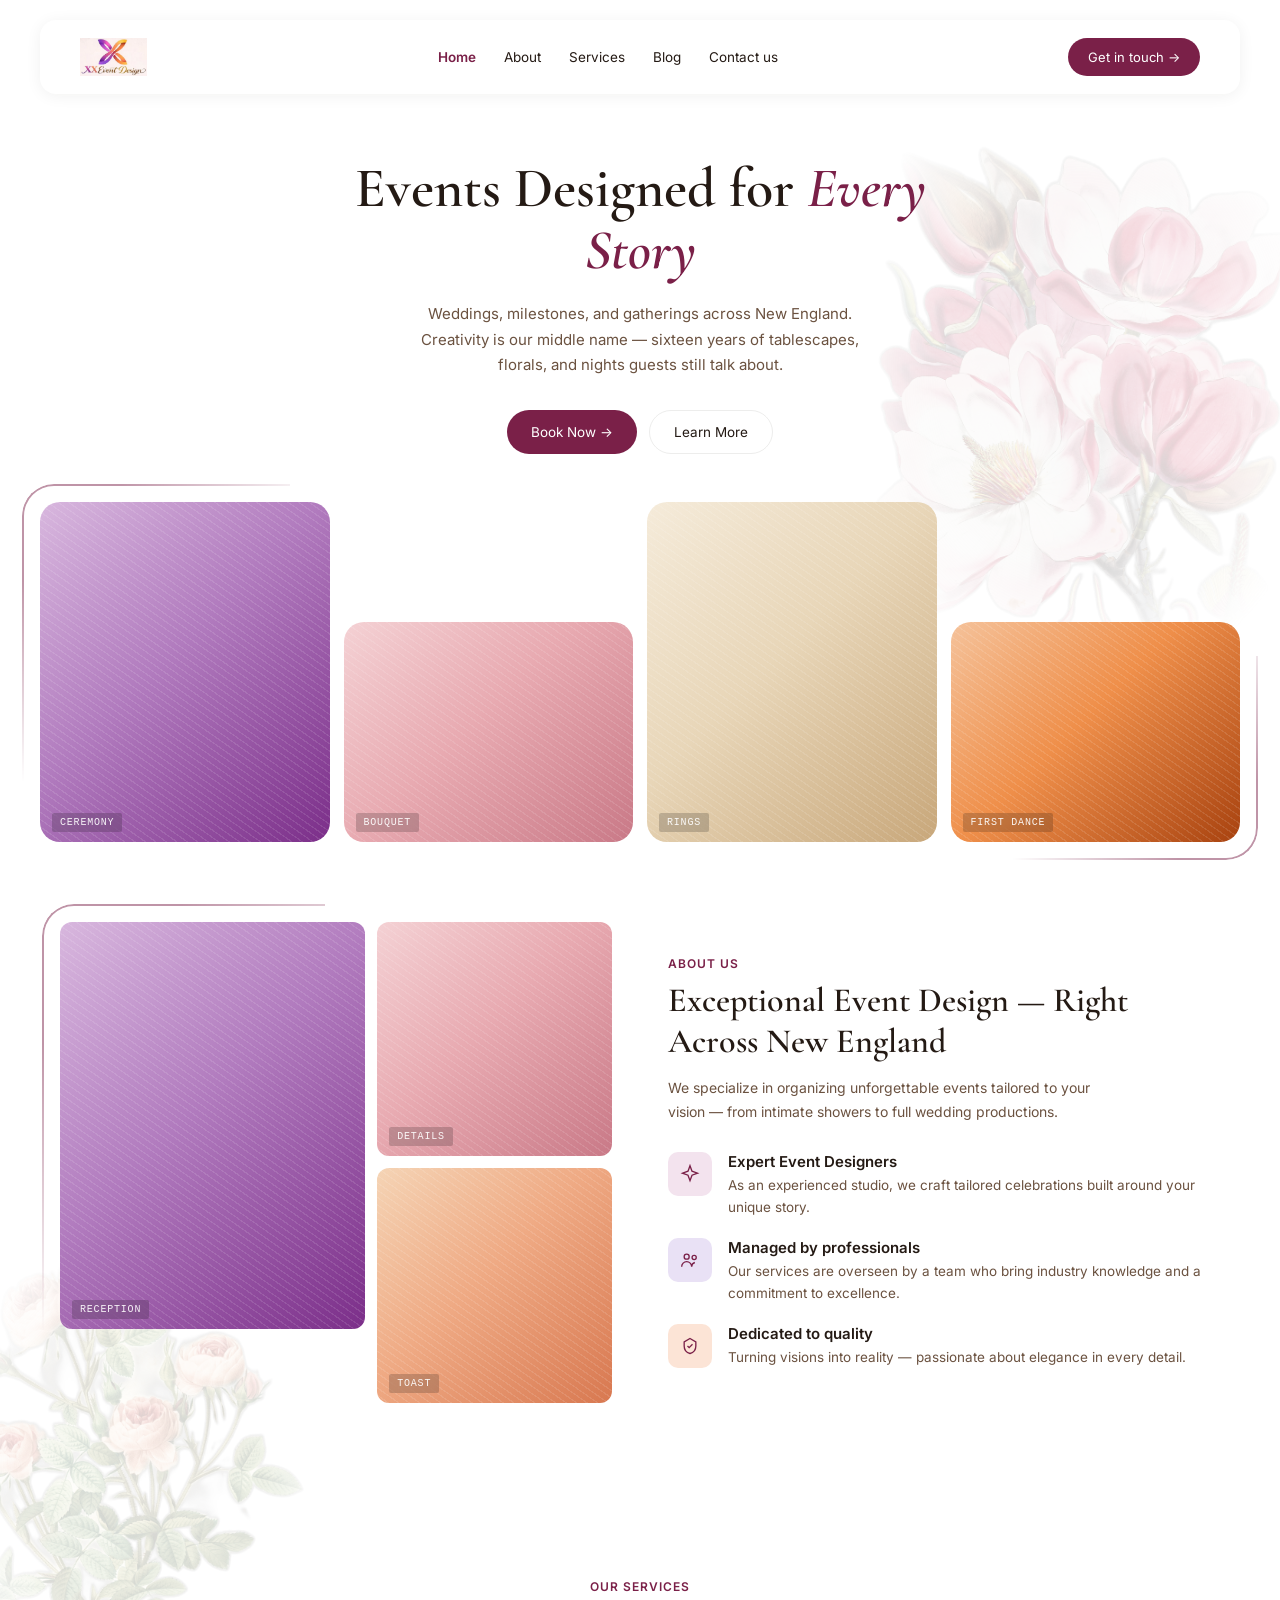
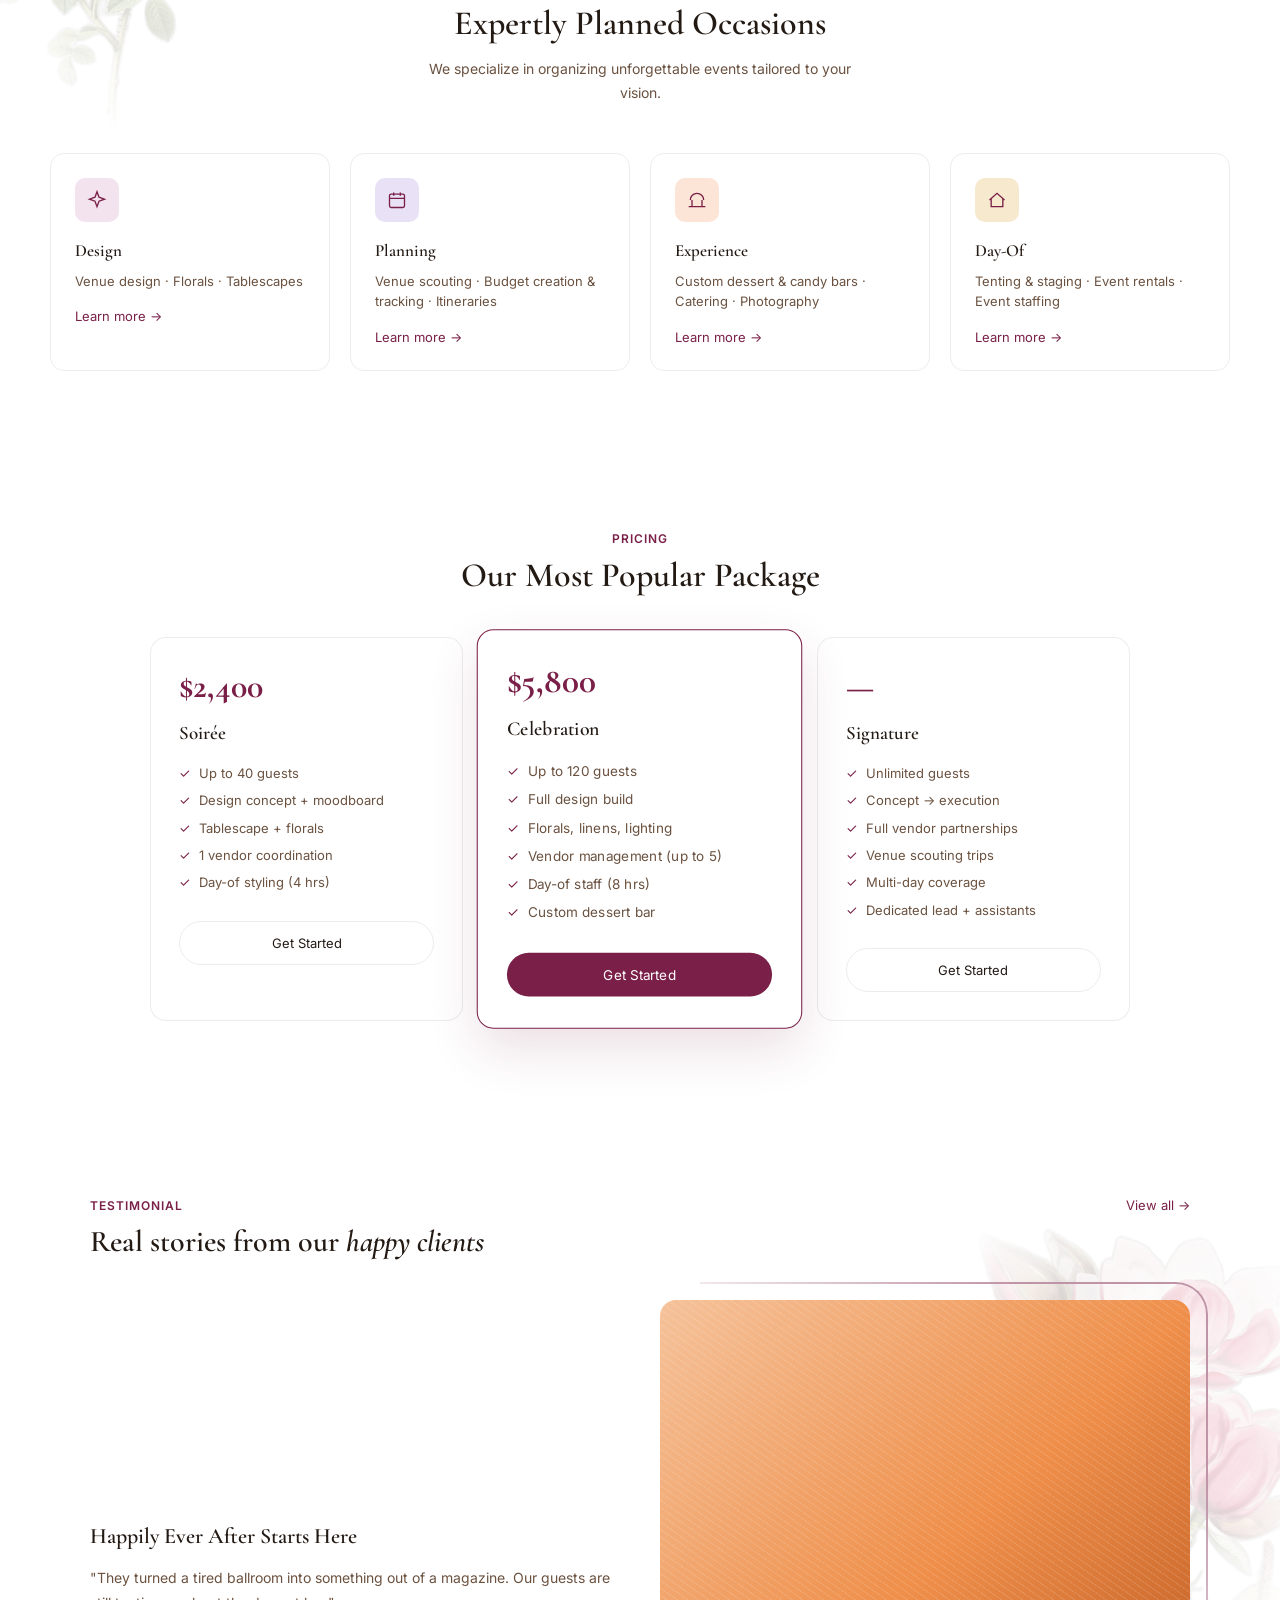
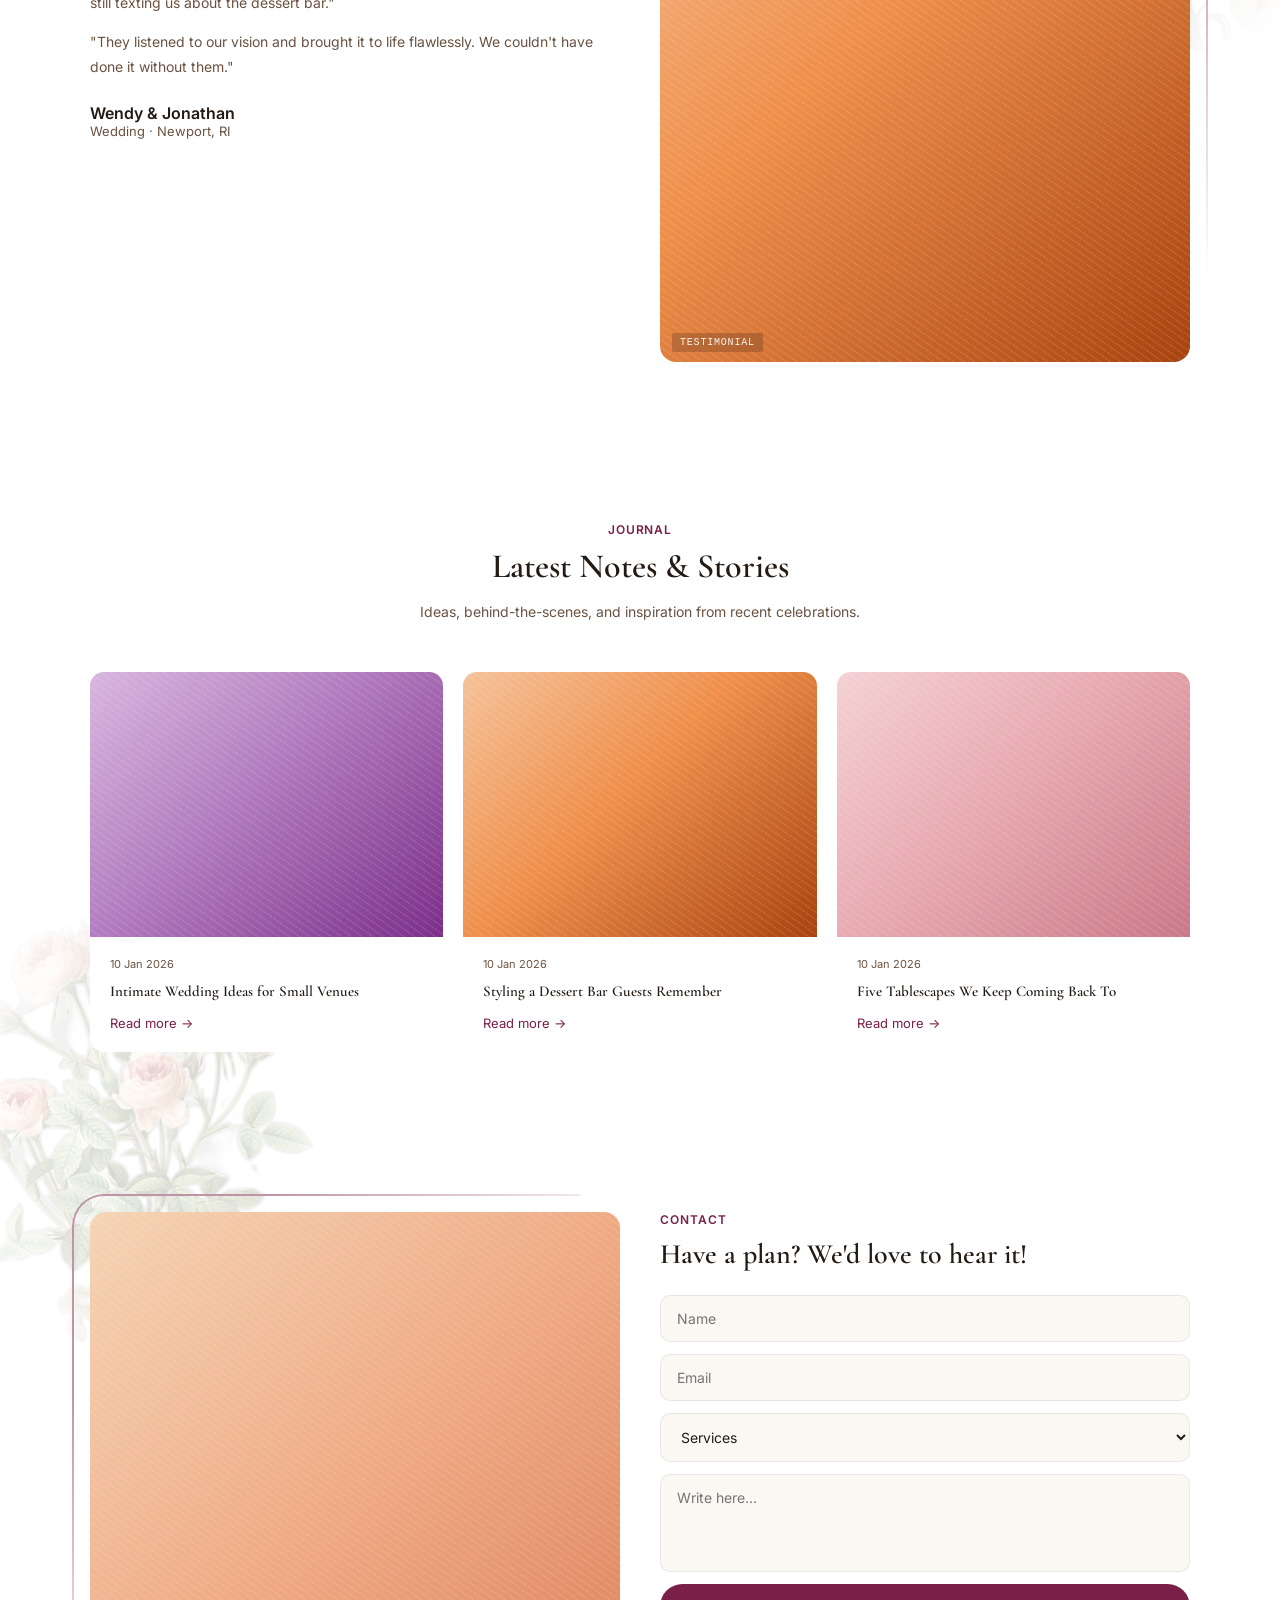
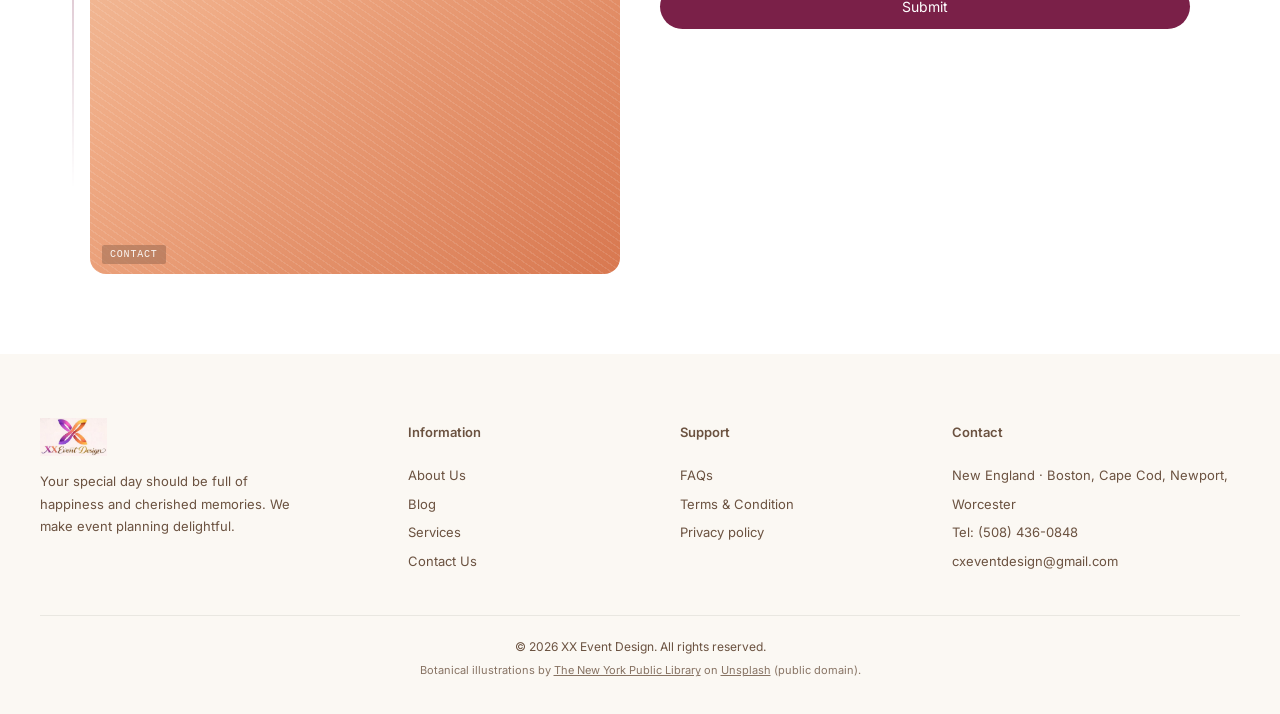
==== site/index.html @ f827c747 "images" ====
<!doctype html>
<html lang="en">
<head>
  <meta charset="utf-8" />
  <meta name="viewport" content="width=device-width, initial-scale=1" />
  <title>XX Event Design — Events Designed for Every Story</title>
  <meta name="description" content="Weddings, milestones, and gatherings across New England. Sixteen years of tablescapes, florals, and nights guests still talk about." />
  <link rel="stylesheet" href="css/style.css" />
</head>
<body>

  <span id="top"></span>

  <!-- Page-wide floral decor (behind all content) -->
  <div class="page-decor" aria-hidden="true">
    <img class="floral f1" src="assets/magnolia.png" alt="" />
    <img class="floral f2" src="assets/roses.png" alt="" />
    <img class="floral f3" src="assets/magnolia.png" alt="" />
    <img class="floral f4" src="assets/roses.png" alt="" />
  </div>

  <nav class="nav">
    <a class="nav-logo" href="index.html"><img src="assets/logo.jpg" alt="XX Event Design" /></a>
    <ul class="nav-links">
      <li><a href="#top" class="active">Home</a></li>
      <li><a href="#about">About</a></li>
      <li><a href="#services">Services</a></li>
      <li><a href="#blog">Blog</a></li>
      <li><a href="#contact">Contact us</a></li>
    </ul>
    <a class="nav-cta" href="#contact">Get in touch →</a>
    <button class="nav-toggle" id="navToggle" aria-label="Toggle menu" aria-expanded="false">
      <span></span><span></span><span></span>
    </button>
    <div class="nav-mobile-menu" id="navMobileMenu">
      <a href="#top">Home</a>
      <a href="#about">About</a>
      <a href="#services">Services</a>
      <a href="#blog">Blog</a>
      <a href="#contact">Contact us</a>
    </div>
  </nav>

  <main>
    <!-- Hero -->
    <section class="hero">
      <h1>Events Designed for <em>Every Story</em></h1>
      <p>Weddings, milestones, and gatherings across New England. Creativity is our middle name —
        sixteen years of tablescapes, florals, and nights guests still talk about.</p>
      <div class="hero-actions">
        <a href="#contact" class="btn btn-primary">Book Now →</a>
        <a href="#about" class="btn">Learn More</a>
      </div>
    </section>

    <!-- Photo strip -->
    <section class="photo-strip">
      <div class="photo-strip-grid">
        <div class="strip-item frame frame-tl">
          <div class="photo hue-plum"><span class="photo-label">Ceremony</span></div>
        </div>
        <div class="strip-item">
          <div class="photo hue-blush"><span class="photo-label">Bouquet</span></div>
        </div>
        <div class="strip-item">
          <div class="photo hue-cream"><span class="photo-label">Rings</span></div>
        </div>
        <div class="strip-item frame frame-br">
          <div class="photo hue-ember"><span class="photo-label">First dance</span></div>
        </div>
      </div>
    </section>

    <!-- About -->
    <section class="about" id="about">
      <div class="about-collage">
        <div class="about-collage-main frame frame-tl">
          <div class="photo hue-plum"><span class="photo-label">Reception</span></div>
        </div>
        <div class="about-collage-side">
          <div class="photo hue-blush"><span class="photo-label">Details</span></div>
          <div class="photo hue-warm"><span class="photo-label">Toast</span></div>
        </div>
      </div>
      <div class="about-copy">
        <div class="pill">About Us</div>
        <h2 class="section-title">Exceptional Event Design — Right Across New England</h2>
        <p>We specialize in organizing unforgettable events tailored to your vision — from
          intimate showers to full wedding productions.</p>
        <div class="about-points">
          <div class="about-point">
            <div class="badge-icon bg-0">
              <svg viewBox="0 0 24 24" fill="none" stroke="currentColor" stroke-width="1.6"><path d="M12 2l2.4 6.6L21 11l-6.6 2.4L12 20l-2.4-6.6L3 11l6.6-2.4L12 2z"/></svg>
            </div>
            <div>
              <div class="about-point-title">Expert Event Designers</div>
              <div class="about-point-body">As an experienced studio, we craft tailored celebrations built around your unique story.</div>
            </div>
          </div>
          <div class="about-point">
            <div class="badge-icon bg-1">
              <svg viewBox="0 0 24 24" fill="none" stroke="currentColor" stroke-width="1.6"><circle cx="8" cy="8" r="3"/><circle cx="17" cy="9" r="2.5"/><path d="M2 20c0-3.3 2.7-6 6-6s6 2.7 6 6M14 20c0-2.4 1.6-4.4 3.8-5"/></svg>
            </div>
            <div>
              <div class="about-point-title">Managed by professionals</div>
              <div class="about-point-body">Our services are overseen by a team who bring industry knowledge and a commitment to excellence.</div>
            </div>
          </div>
          <div class="about-point">
            <div class="badge-icon bg-2">
              <svg viewBox="0 0 24 24" fill="none" stroke="currentColor" stroke-width="1.6"><path d="M12 3l7 4v5c0 5-3 8-7 9-4-1-7-4-7-9V7l7-4z"/><path d="M9 12l2 2 4-4"/></svg>
            </div>
            <div>
              <div class="about-point-title">Dedicated to quality</div>
              <div class="about-point-body">Turning visions into reality — passionate about elegance in every detail.</div>
            </div>
          </div>
        </div>
      </div>
    </section>

    <!-- Services -->
    <section class="services" id="services">
      <div class="pill">Our Services</div>
      <h2 class="section-title">Expertly Planned Occasions</h2>
      <p class="section-lead">We specialize in organizing unforgettable events tailored to your vision.</p>
      <div class="services-grid">
        <div class="service-card">
          <div class="badge-icon bg-0">
            <svg viewBox="0 0 24 24" fill="none" stroke="currentColor" stroke-width="1.6"><path d="M12 2l2.4 6.6L21 11l-6.6 2.4L12 20l-2.4-6.6L3 11l6.6-2.4L12 2z"/></svg>
          </div>
          <h3>Design</h3>
          <p>Venue design · Florals · Tablescapes</p>
          <a href="#contact" class="card-link">Learn more →</a>
        </div>
        <div class="service-card">
          <div class="badge-icon bg-1">
            <svg viewBox="0 0 24 24" fill="none" stroke="currentColor" stroke-width="1.6"><rect x="3" y="5" width="18" height="16" rx="2"/><path d="M3 10h18M8 3v4M16 3v4"/></svg>
          </div>
          <h3>Planning</h3>
          <p>Venue scouting · Budget creation &amp; tracking · Itineraries</p>
          <a href="#contact" class="card-link">Learn more →</a>
        </div>
        <div class="service-card">
          <div class="badge-icon bg-2">
            <svg viewBox="0 0 24 24" fill="none" stroke="currentColor" stroke-width="1.6"><path d="M4 12a8 8 0 0116 0M2 20h20M6 20V12M18 20V12"/></svg>
          </div>
          <h3>Experience</h3>
          <p>Custom dessert &amp; candy bars · Catering · Photography</p>
          <a href="#contact" class="card-link">Learn more →</a>
        </div>
        <div class="service-card">
          <div class="badge-icon bg-3">
            <svg viewBox="0 0 24 24" fill="none" stroke="currentColor" stroke-width="1.6"><path d="M3 12l9-8 9 8M5 10v10h14V10"/></svg>
          </div>
          <h3>Day-Of</h3>
          <p>Tenting &amp; staging · Event rentals · Event staffing</p>
          <a href="#contact" class="card-link">Learn more →</a>
        </div>
      </div>
    </section>

    <!-- Pricing -->
    <section class="pricing">
      <div class="pill">Pricing</div>
      <h2 class="section-title">Our Most Popular Package</h2>
      <div class="pricing-grid">
        <div class="price-card">
          <div class="price-amount">$2,400</div>
          <h3>Soirée</h3>
          <ul class="price-features">
            <li>Up to 40 guests</li>
            <li>Design concept + moodboard</li>
            <li>Tablescape + florals</li>
            <li>1 vendor coordination</li>
            <li>Day-of styling (4 hrs)</li>
          </ul>
          <button class="price-btn">Get Started</button>
        </div>
        <div class="price-card featured">
          <div class="price-amount">$5,800</div>
          <h3>Celebration</h3>
          <ul class="price-features">
            <li>Up to 120 guests</li>
            <li>Full design build</li>
            <li>Florals, linens, lighting</li>
            <li>Vendor management (up to 5)</li>
            <li>Day-of staff (8 hrs)</li>
            <li>Custom dessert bar</li>
          </ul>
          <button class="price-btn">Get Started</button>
        </div>
        <div class="price-card">
          <div class="price-amount">—</div>
          <h3>Signature</h3>
          <ul class="price-features">
            <li>Unlimited guests</li>
            <li>Concept → execution</li>
            <li>Full vendor partnerships</li>
            <li>Venue scouting trips</li>
            <li>Multi-day coverage</li>
            <li>Dedicated lead + assistants</li>
          </ul>
          <button class="price-btn">Get Started</button>
        </div>
      </div>
    </section>

    <!-- Testimonial -->
    <section class="testimonial" id="testimonial">
      <div class="testimonial-head">
        <div>
          <div class="pill">Testimonial</div>
          <h2>Real stories from our <em>happy clients</em></h2>
        </div>
        <a href="#contact" class="card-link">View all →</a>
      </div>
      <div class="testimonial-grid">
        <div>
          <h3>Happily Ever After Starts Here</h3>
          <p>"They turned a tired ballroom into something out of a magazine. Our guests are still
            texting us about the dessert bar."</p>
          <p>"They listened to our vision and brought it to life flawlessly. We couldn't have done
            it without them."</p>
          <div class="testimonial-who">Wendy &amp; Jonathan</div>
          <div class="testimonial-event">Wedding · Newport, RI</div>
        </div>
        <div class="testimonial-photo frame frame-tr">
          <div class="photo hue-ember"><span class="photo-label">Testimonial</span></div>
        </div>
      </div>
    </section>

    <!-- Blog -->
    <section class="blog" id="blog">
      <div class="pill">Journal</div>
      <h2 class="section-title">Latest Notes &amp; Stories</h2>
      <p class="section-lead">Ideas, behind-the-scenes, and inspiration from recent celebrations.</p>
      <div class="blog-grid">
        <div class="blog-card">
          <div class="photo hue-plum"></div>
          <div class="blog-card-body">
            <div class="blog-date">10 Jan 2026</div>
            <h3>Intimate Wedding Ideas for Small Venues</h3>
            <a href="#" class="card-link">Read more →</a>
          </div>
        </div>
        <div class="blog-card">
          <div class="photo hue-ember"></div>
          <div class="blog-card-body">
            <div class="blog-date">10 Jan 2026</div>
            <h3>Styling a Dessert Bar Guests Remember</h3>
            <a href="#" class="card-link">Read more →</a>
          </div>
        </div>
        <div class="blog-card">
          <div class="photo hue-blush"></div>
          <div class="blog-card-body">
            <div class="blog-date">10 Jan 2026</div>
            <h3>Five Tablescapes We Keep Coming Back To</h3>
            <a href="#" class="card-link">Read more →</a>
          </div>
        </div>
      </div>
    </section>

    <!-- Contact -->
    <section class="contact" id="contact">
      <div class="contact-photo frame frame-tl">
        <div class="photo hue-warm"><span class="photo-label">Contact</span></div>
      </div>
      <div>
        <div class="pill">Contact</div>
        <h2>Have a plan? We'd love to hear it!</h2>
        <div class="contact-success" id="formSuccess">Thanks — we got your message and will be in touch within 1–2 business days.</div>
        <form class="contact-form" id="contactForm" novalidate>
          <div>
            <input type="text" name="name" id="fieldName" placeholder="Name" />
            <div class="field-error" id="errorName" hidden>Please enter your name.</div>
          </div>
          <div>
            <input type="email" name="email" id="fieldEmail" placeholder="Email" />
            <div class="field-error" id="errorEmail" hidden>Please enter a valid email address.</div>
          </div>
          <div>
            <select name="services" id="fieldServices">
              <option value="">Services</option>
              <option value="design">Design</option>
              <option value="planning">Planning</option>
              <option value="experience">Experience</option>
              <option value="day-of">Day-Of</option>
            </select>
            <div class="field-error" id="errorServices" hidden>Please choose a service.</div>
          </div>
          <textarea name="message" id="fieldMessage" placeholder="Write here..." rows="4"></textarea>
          <button type="submit" class="contact-submit">Submit</button>
        </form>
      </div>
    </section>
  </main>

  <footer class="footer">
    <div class="footer-grid">
      <div class="footer-about">
        <img src="assets/logo.jpg" alt="XX Event Design" />
        <p>Your special day should be full of happiness and cherished memories. We make event
          planning delightful.</p>
      </div>
      <div class="footer-col">
        <div class="footer-col-title">Information</div>
        <div><a href="#about">About Us</a></div>
        <div><a href="#blog">Blog</a></div>
        <div><a href="#services">Services</a></div>
        <div><a href="#contact">Contact Us</a></div>
      </div>
      <div class="footer-col">
        <div class="footer-col-title">Support</div>
        <div><a href="#">FAQs</a></div>
        <div><a href="#">Terms &amp; Condition</a></div>
        <div><a href="#">Privacy policy</a></div>
      </div>
      <div class="footer-col">
        <div class="footer-col-title">Contact</div>
        <div>New England · Boston, Cape Cod, Newport, Worcester<br />Tel: (508) 436-0848<br />cxeventdesign@gmail.com</div>
      </div>
    </div>
    <div class="footer-bottom">
      © 2026 XX Event Design. All rights reserved.
      <br />
      <span class="footer-credit">Botanical illustrations by
        <a href="https://unsplash.com/@nypl" target="_blank" rel="noopener">The New York Public Library</a>
        on <a href="https://unsplash.com/" target="_blank" rel="noopener">Unsplash</a> (public domain).</span>
    </div>
  </footer>

  <script src="js/main.js"></script>
</body>
</html>
---- site/css/style.css ----
@import url('https://fonts.googleapis.com/css2?family=Cormorant+Garamond:ital,wght@0,500;0,600;0,700;1,500&family=Inter:wght@400;500;600&display=swap');

:root {
  --magenta: #C43D8E;
  --purple: #8E3FA6;
  --purple-dk: #6B2C82;
  --orange: #E8792E;
  --orange-dk: #C75A16;
  --gold: #D9A441;
  --gold-dk: #8B5E2E;
  --burgundy: #7A2048;
  --ink: #241A14;
  --ink-soft: #6B5240;
  --bg: #FFFFFF;
  --bg-tint: #FBF8F3;
  --rule: rgba(36, 26, 20, 0.08);
  --accent: var(--burgundy);
  --frame-accent: color-mix(in srgb, var(--burgundy) 48%, white);
  --serif: "Cormorant Garamond", "Playfair Display", Georgia, serif;
  --sans: "Inter", system-ui, sans-serif;
  --gradient: linear-gradient(115deg, #C43D8E 0%, #8E3FA6 32%, #E8792E 68%, #D9A441 100%);
}

* { box-sizing: border-box; }

html { scroll-behavior: smooth; background: var(--bg); }

body {
  margin: 0;
  position: relative;
  background: transparent;
  color: var(--ink);
  font-family: var(--sans);
  overflow-x: hidden;
  -webkit-font-smoothing: antialiased;
}

img { max-width: 100%; display: block; }

.container {
  max-width: 1240px;
  margin: 0 auto;
  padding: 0 40px;
}

@media (max-width: 820px) { .container { padding: 0 24px; } }
@media (max-width: 480px) { .container { padding: 0 16px; } }

/* ---------- Nav ---------- */
.nav {
  display: flex;
  align-items: center;
  justify-content: space-between;
  padding: 18px 40px;
  background: var(--bg);
  border-radius: 16px;
  margin: 20px 40px 0;
  box-shadow: 0 2px 16px rgba(36, 26, 20, 0.06);
  position: relative;
}

.nav-logo img { height: 38px; width: auto; object-fit: contain; }

.nav-links {
  display: flex;
  gap: 28px;
  font-size: 13.5px;
  list-style: none;
  margin: 0;
  padding: 0;
}

.nav-links a {
  color: var(--ink);
  text-decoration: none;
  cursor: pointer;
}

.nav-links a.active { color: var(--accent); font-weight: 600; }

.nav-cta {
  padding: 11px 20px;
  border-radius: 24px;
  background: var(--accent);
  color: var(--bg);
  border: none;
  font-size: 13px;
  cursor: pointer;
  font-family: var(--sans);
  text-decoration: none;
  display: inline-flex;
  align-items: center;
  gap: 6px;
}

.nav-cta:hover { box-shadow: 0 6px 18px rgba(122, 32, 72, 0.25); }

.nav-toggle {
  display: none;
  width: 40px;
  height: 40px;
  border: none;
  background: transparent;
  flex-direction: column;
  gap: 4px;
  align-items: center;
  justify-content: center;
  cursor: pointer;
}

.nav-toggle span { width: 18px; height: 1.5px; background: var(--ink); }

.nav-mobile-menu {
  display: none;
  position: absolute;
  top: 64px;
  left: 12px;
  right: 12px;
  background: var(--bg);
  border-radius: 12px;
  box-shadow: 0 8px 32px rgba(36, 26, 20, 0.15);
  padding: 16px;
  flex-direction: column;
  gap: 4px;
  z-index: 30;
}

.nav-mobile-menu.open {
  display: flex;
  animation: navSlide 0.25s ease;
}

.nav-mobile-menu a {
  padding: 12px 8px;
  font-size: 15px;
  color: var(--ink);
  text-decoration: none;
  border-bottom: 1px solid var(--rule);
}

@keyframes navSlide {
  from { opacity: 0; transform: translateY(-8px); }
  to { opacity: 1; transform: translateY(0); }
}

@media (max-width: 820px) {
  .nav { margin: 16px 20px 0; padding: 16px 28px; }
  .nav-links, .nav-cta { display: none; }
  .nav-toggle { display: flex; }
}

@media (max-width: 480px) {
  .nav { margin: 12px 12px 0; padding: 14px 18px; }
  .nav-logo img { height: 30px; }
}

/* ---------- Type helpers ---------- */
.pill {
  font-size: 12px;
  letter-spacing: 0.08em;
  color: var(--accent);
  font-weight: 600;
  margin-bottom: 10px;
  text-transform: uppercase;
}

h1, h2, h3 { font-family: var(--serif); font-weight: 600; margin: 0; }

.section-title { font-size: 34px; margin: 0 0 12px; line-height: 1.2; }
@media (max-width: 820px) { .section-title { font-size: 30px; } }
@media (max-width: 480px) { .section-title { font-size: 26px; } }

.section-lead {
  font-size: 14px;
  color: var(--ink-soft);
  max-width: 460px;
  margin: 0 auto 48px;
  line-height: 1.7;
}

/* ---------- Buttons ---------- */
.btn {
  padding: 13px 24px;
  border-radius: 24px;
  font-size: 13.5px;
  font-family: var(--sans);
  cursor: pointer;
  text-decoration: none;
  display: inline-flex;
  align-items: center;
  gap: 6px;
  border: 1px solid var(--rule);
  background: transparent;
  color: var(--ink);
  transition: transform 0.15s ease, box-shadow 0.15s ease;
}

.btn-primary { background: var(--accent); color: var(--bg); border: none; }

.btn:hover { transform: translateY(-2px); }
.btn-primary:hover { box-shadow: 0 10px 24px rgba(122, 32, 72, 0.25); }

/* ---------- Hero ---------- */
.hero {
  padding: 64px 40px 0;
  text-align: center;
}

.hero h1 {
  font-size: 56px;
  line-height: 1.1;
  max-width: 680px;
  margin: 0 auto;
}

.hero h1 em { color: var(--accent); font-style: italic; }

.hero p {
  font-size: 15px;
  color: var(--ink-soft);
  max-width: 480px;
  margin: 20px auto 0;
  line-height: 1.7;
}

.hero-actions {
  display: flex;
  gap: 12px;
  justify-content: center;
  margin-top: 32px;
  flex-wrap: wrap;
}

@media (max-width: 820px) {
  .hero { padding: 48px 24px 0; }
  .hero h1 { font-size: 42px; }
}

@media (max-width: 480px) {
  .hero { padding: 32px 16px 0; }
  .hero h1 { font-size: 32px; }
  .hero p { font-size: 14px; }
}

/* ---------- Corner frame accent ---------- */
/* An L-shaped bracket offset outward past one corner: only two adjacent
   edges are drawn, and they stop short of the far corners so the frame
   reads as an open corner accent, not a rectangle around the card. */
.frame {
  position: relative;
  overflow: visible;
  isolation: isolate;
}

.frame > .photo {
  position: relative;
  z-index: 1;
}

.frame::before {
  content: "";
  position: absolute;
  z-index: 0;
  width: calc(100% - 24px);
  height: calc(100% - 18px);
  pointer-events: none;

  border-style: solid;
  border-color: var(--frame-accent);
  border-width: 0;
}

.frame-tl::before {
  top: -18px;
  left: -18px;
  border-top-width: 2px;
  border-left-width: 2px;
  border-top-left-radius: 32px;
  -webkit-mask-image: radial-gradient(circle farthest-side at top left, #000 30%, transparent 92%);
          mask-image: radial-gradient(circle farthest-side at top left, #000 30%, transparent 92%);
}

.frame-tr::before {
  top: -18px;
  right: -18px;
  border-top-width: 2px;
  border-right-width: 2px;
  border-top-right-radius: 32px;
  -webkit-mask-image: radial-gradient(circle farthest-side at top right, #000 30%, transparent 92%);
          mask-image: radial-gradient(circle farthest-side at top right, #000 30%, transparent 92%);
}

.frame-br::before {
  right: -18px;
  bottom: -18px;
  border-right-width: 2px;
  border-bottom-width: 2px;
  border-bottom-right-radius: 32px;
  -webkit-mask-image: radial-gradient(circle farthest-side at bottom right, #000 30%, transparent 92%);
          mask-image: radial-gradient(circle farthest-side at bottom right, #000 30%, transparent 92%);
}

.frame-bl::before {
  left: -18px;
  bottom: -18px;
  border-left-width: 2px;
  border-bottom-width: 2px;
  border-bottom-left-radius: 32px;
  -webkit-mask-image: radial-gradient(circle farthest-side at bottom left, #000 30%, transparent 92%);
          mask-image: radial-gradient(circle farthest-side at bottom left, #000 30%, transparent 92%);
}

/* ---------- Botanical decorations ---------- */
/* Vintage botanical illustrations bled off section corners, behind the
   content. mix-blend-mode: multiply drops the cream paper into the page so
   only the flowers show, softly faded. Purely decorative. */
/* Page-wide decor layer: floral prints float behind ALL content across the
   whole page (not clipped inside any section). Each is soft-masked so it
   dissolves into the background - a faint watercolour wash, never a boxed
   crop. Vertical positions are % of the full page so they scale with it. */
.page-decor {
  position: absolute;
  inset: 0;
  z-index: -1;
  overflow: hidden;
  pointer-events: none;
}

.floral {
  position: absolute;
  width: 460px;
  height: auto;
  opacity: 0.2;
  filter: saturate(0.82);
  -webkit-mask-image: radial-gradient(58% 58% at 50% 44%, #000 46%, transparent 82%);
          mask-image: radial-gradient(58% 58% at 50% 44%, #000 46%, transparent 82%);
}

.floral.f1 { top: 1%;  right: -70px; width: 540px; }
.floral.f2 { top: 22%; left: -90px; }
.floral.f3 { top: 50%; right: -80px; }
.floral.f4 { top: 74%; left: -80px; }

@media (max-width: 820px) {
  .floral { width: 280px; opacity: 0.16; }
  .floral.f1 { width: 320px; }
}

@media (max-width: 480px) {
  .floral { width: 180px; opacity: 0.13; }
  .floral.f1 { width: 210px; }
}

/* ---------- Photo placeholder ---------- */
.photo {
  position: relative;
  overflow: hidden;
  background-size: cover;
}

.photo::before {
  content: '';
  position: absolute;
  inset: 0;
  background-image: repeating-linear-gradient(35deg, rgba(255,255,255,0.6) 0 1.2px, transparent 1.2px 6px);
  opacity: 0.18;
}

.photo-label {
  position: absolute;
  left: 12px;
  bottom: 10px;
  font-family: ui-monospace, "JetBrains Mono", monospace;
  font-size: 10px;
  letter-spacing: 0.08em;
  color: rgba(255, 255, 255, 0.92);
  text-transform: uppercase;
  background: rgba(0, 0, 0, 0.18);
  padding: 4px 8px;
  border-radius: 2px;
  backdrop-filter: blur(4px);
  z-index: 1;
}

.hue-warm  { background-image: linear-gradient(135deg, #F5D4B5 0%, #EFAA84 45%, #D87850 100%); }
.hue-blush { background-image: linear-gradient(135deg, #F4D1D4 0%, #E8AAB1 45%, #C97987 100%); }
.hue-plum  { background-image: linear-gradient(135deg, #D8B7DE 0%, #B17BBE 45%, #7B2E89 100%); }
.hue-ember { background-image: linear-gradient(135deg, #F5C29A 0%, #EF8F4A 45%, #A8420F 100%); }
.hue-sage  { background-image: linear-gradient(135deg, #CFD9C2 0%, #A4B393 45%, #6F8463 100%); }
.hue-night { background-image: linear-gradient(135deg, #5A3A52 0%, #3A2030 45%, #1A0E18 100%); }
.hue-cream { background-image: linear-gradient(135deg, #F5EBDA 0%, #E8D6B8 45%, #C8A77A 100%); }

/* ---------- Photo strip ---------- */
.photo-strip {
  padding: 48px 40px 80px;
}

.photo-strip-grid {
  display: flex;
  align-items: flex-end;
  gap: 14px;
}

.strip-item {
  flex: 1 1 0;
  min-width: 0;
  position: relative;
}

.strip-item .photo { border-radius: 20px; width: 100%; height: 100%; }

.strip-item:nth-child(odd)  { height: 340px; }
.strip-item:nth-child(even) { height: 220px; }

@media (max-width: 820px) {
  .photo-strip { padding: 36px 24px 64px; }
  .photo-strip-grid { flex-wrap: wrap; }
  .strip-item { flex: 1 1 calc(50% - 7px); }
  .strip-item:nth-child(odd)  { height: 260px; }
  .strip-item:nth-child(even) { height: 180px; }
}

@media (max-width: 480px) {
  .photo-strip { padding: 28px 16px 48px; }
}

/* ---------- About ---------- */
.about {
  padding: 0 40px 96px;
  max-width: 1240px;
  margin: 0 auto;
  display: grid;
  grid-template-columns: 1fr 1fr;
  gap: 56px;
  align-items: center;
}

.about-collage {
  display: grid;
  grid-template-columns: 1.3fr 1fr;
  gap: 12px;
}

.about-collage-main .photo { border-radius: 12px; aspect-ratio: 3 / 4; }
.about-collage-side { display: grid; gap: 12px; }
.about-collage-side .photo { border-radius: 12px; aspect-ratio: 1 / 1; }

.about-copy p {
  font-size: 14px;
  color: var(--ink-soft);
  line-height: 1.7;
  margin-bottom: 28px;
  max-width: 440px;
}

.about-points { display: grid; gap: 20px; }

.about-point {
  display: flex;
  gap: 16px;
}

.badge-icon {
  width: 44px;
  height: 44px;
  border-radius: 10px;
  display: flex;
  align-items: center;
  justify-content: center;
  flex: 0 0 auto;
  color: var(--accent);
}

.badge-icon svg { width: 20px; height: 20px; }

.badge-icon.bg-0 { background: #F3E3EE; }
.badge-icon.bg-1 { background: #E9E1F5; }
.badge-icon.bg-2 { background: #FCE4D6; }
.badge-icon.bg-3 { background: #F6E9CE; }

.about-point-title { font-weight: 600; font-size: 15px; }
.about-point-body { font-size: 13.5px; color: var(--ink-soft); margin-top: 4px; line-height: 1.6; }

@media (max-width: 820px) {
  .about { padding: 0 24px 72px; gap: 36px; }
}

@media (max-width: 820px) and (min-width: 481px) {
  .about { grid-template-columns: 1fr 1fr; }
}

@media (max-width: 480px) {
  .about { padding: 0 16px 48px; gap: 32px; grid-template-columns: 1fr; }
}

/* ---------- Services ---------- */
.services {
  padding: 80px 40px;
  background: transparent;
  text-align: center;
}

.services-grid {
  display: grid;
  grid-template-columns: repeat(4, 1fr);
  gap: 20px;
  max-width: 1180px;
  margin: 0 auto;
}

.service-card {
  text-align: left;
  padding: 24px;
  border-radius: 14px;
  border: 1px solid var(--rule);
}

.service-card h3 { font-size: 17px; margin: 18px 0 10px; }

.service-card p {
  font-size: 13px;
  color: var(--ink-soft);
  line-height: 1.6;
  margin: 0 0 14px;
}

.service-card a, .card-link {
  font-size: 13px;
  color: var(--accent);
  text-decoration: none;
  cursor: pointer;
}

@media (max-width: 820px) {
  .services { padding: 64px 24px; }
  .services-grid { grid-template-columns: repeat(2, 1fr); }
}

@media (max-width: 480px) {
  .services { padding: 48px 16px; }
  .services-grid { grid-template-columns: 1fr; }
}

/* ---------- Pricing ---------- */
.pricing {
  padding: 80px 40px 96px;
  text-align: center;
}

.pricing-grid {
  display: grid;
  grid-template-columns: repeat(3, 1fr);
  gap: 20px;
  max-width: 980px;
  margin: 40px auto 0;
}

.price-card {
  text-align: left;
  padding: 28px;
  border-radius: 16px;
  border: 1px solid var(--rule);
  background: var(--bg);
}

.price-card.featured {
  border-color: var(--accent);
  transform: scale(1.04);
  box-shadow: 0 20px 48px rgba(122, 32, 72, 0.14);
}

.price-amount { font-family: var(--serif); font-size: 34px; font-weight: 700; color: var(--accent); }
.price-card h3 { font-size: 19px; margin: 14px 0 16px; }

.price-features {
  list-style: none;
  padding: 0;
  margin: 0 0 24px;
  font-size: 13px;
  color: var(--ink-soft);
  line-height: 2.1;
}

.price-features li { display: flex; gap: 8px; }
.price-features li::before { content: '✓'; color: var(--accent); }

.price-btn {
  width: 100%;
  padding: 13px 0;
  border-radius: 24px;
  font-size: 13px;
  cursor: pointer;
  font-family: var(--sans);
  background: transparent;
  color: var(--ink);
  border: 1px solid var(--rule);
}

.price-card.featured .price-btn { background: var(--accent); color: var(--bg); border: none; }

@media (max-width: 820px) {
  .pricing { padding: 64px 24px 72px; }
}

@media (max-width: 480px) {
  .pricing { padding: 48px 16px 56px; }
  .pricing-grid { grid-template-columns: 1fr; }
  .price-card.featured { transform: none; }
}

/* ---------- Testimonial ---------- */
.testimonial {
  padding: 80px 40px;
  max-width: 1180px;
  margin: 0 auto;
}

.testimonial-head {
  display: flex;
  justify-content: space-between;
  align-items: baseline;
  flex-wrap: wrap;
  gap: 12px;
  margin-bottom: 40px;
}

.testimonial-head h2 { font-size: 30px; }
.testimonial-head h2 em { font-style: italic; }

.testimonial-grid {
  display: grid;
  grid-template-columns: 1fr 1fr;
  gap: 40px;
  align-items: center;
}

.testimonial-grid h3 { font-size: 22px; margin: 0 0 16px; }
.testimonial-grid p { font-size: 14px; line-height: 1.8; color: var(--ink-soft); margin-bottom: 14px; }
.testimonial-who { margin-top: 24px; font-weight: 600; }
.testimonial-event { font-size: 13px; color: var(--ink-soft); }
.testimonial-photo .photo { border-radius: 16px; aspect-ratio: 4 / 5; }

@media (max-width: 820px) {
  .testimonial { padding: 64px 24px; }
  .testimonial-head h2, .section-title { font-size: 26px; }
}

@media (max-width: 480px) {
  .testimonial { padding: 48px 16px; }
  .testimonial-grid { grid-template-columns: 1fr; }
  .testimonial-head h2 { font-size: 22px; }
}

/* ---------- Blog ---------- */
.blog {
  padding: 80px 40px;
  background: transparent;
  text-align: center;
}

.blog-grid {
  display: grid;
  grid-template-columns: repeat(3, 1fr);
  gap: 20px;
  max-width: 1100px;
  margin: 0 auto;
}

.blog-card {
  text-align: left;
  background: var(--bg);
  border-radius: 14px;
  overflow: hidden;
}

.blog-card .photo { aspect-ratio: 4 / 3; border-radius: 0; }
.blog-card-body { padding: 20px; }
.blog-date { font-size: 11px; color: var(--ink-soft); margin-bottom: 10px; }
.blog-card h3 { font-size: 15px; margin: 0 0 10px; line-height: 1.4; }

@media (max-width: 820px) {
  .blog { padding: 64px 24px; }
  .blog-grid { grid-template-columns: repeat(2, 1fr); }
}

@media (max-width: 480px) {
  .blog { padding: 48px 16px; }
  .blog-grid { grid-template-columns: 1fr; }
}

/* ---------- Contact ---------- */
.contact {
  padding: 80px 40px;
  max-width: 1180px;
  margin: 0 auto;
  display: grid;
  grid-template-columns: 1fr 1fr;
  gap: 40px;
}

.contact-photo .photo { border-radius: 16px; aspect-ratio: 4 / 5; height: 100%; }
.contact h2 { font-size: 28px; margin: 0 0 24px; }

.contact-form { display: grid; gap: 12px; }

.contact-form input,
.contact-form select,
.contact-form textarea {
  padding: 14px 16px;
  border-radius: 10px;
  border: 1px solid var(--rule);
  font-size: 14px;
  font-family: var(--sans);
  background: var(--bg-tint);
  color: var(--ink);
  width: 100%;
}

.contact-form input.error,
.contact-form select.error,
.contact-form textarea.error {
  border-color: #C0392B;
}

.field-error {
  font-size: 12px;
  color: #C0392B;
  margin-top: -6px;
}

.contact-form textarea { resize: none; }

.contact-submit {
  padding: 14px 0;
  border-radius: 24px;
  background: var(--accent);
  color: var(--bg);
  border: none;
  font-size: 14px;
  cursor: pointer;
  font-family: var(--sans);
}

.contact-success {
  padding: 14px 16px;
  border-radius: 10px;
  background: #E8F4EA;
  color: #2E6B3E;
  font-size: 13.5px;
  display: none;
}

.contact-success.visible { display: block; }

@media (max-width: 820px) {
  .contact { padding: 64px 24px; }
  .contact h2 { font-size: 24px; }
}

@media (max-width: 480px) {
  .contact { padding: 48px 16px; grid-template-columns: 1fr; }
  .contact h2 { font-size: 22px; }
}

/* ---------- Footer ---------- */
.footer {
  background: var(--bg-tint);
  padding: 64px 40px 32px;
}

.footer-grid {
  display: grid;
  grid-template-columns: 1.4fr 1fr 1fr 1.2fr;
  gap: 32px;
  max-width: 1240px;
  margin: 0 auto;
}

.footer-about img { height: 38px; }
.footer-about p { font-size: 13px; color: var(--ink-soft); line-height: 1.7; margin-top: 14px; max-width: 260px; }

.footer-col-title { font-weight: 600; font-size: 14px; margin-bottom: 14px; }
.footer-col div { font-size: 13px; color: var(--ink-soft); line-height: 2.2; }
.footer-col a { color: inherit; text-decoration: none; }
.footer-col a:hover { color: var(--accent); }

.footer-bottom {
  margin-top: 40px;
  padding-top: 20px;
  border-top: 1px solid var(--rule);
  text-align: center;
  font-size: 12px;
  color: var(--ink-soft);
  max-width: 1240px;
  margin-left: auto;
  margin-right: auto;
  line-height: 1.9;
}

.footer-credit { font-size: 11px; opacity: 0.8; }
.footer-credit a { color: inherit; text-decoration: underline; }
.footer-credit a:hover { color: var(--accent); }

@media (max-width: 820px) {
  .footer { padding: 48px 24px 28px; }
}

@media (max-width: 480px) {
  .footer { padding: 36px 16px 24px; }
  .footer-grid { grid-template-columns: 1fr; }
}
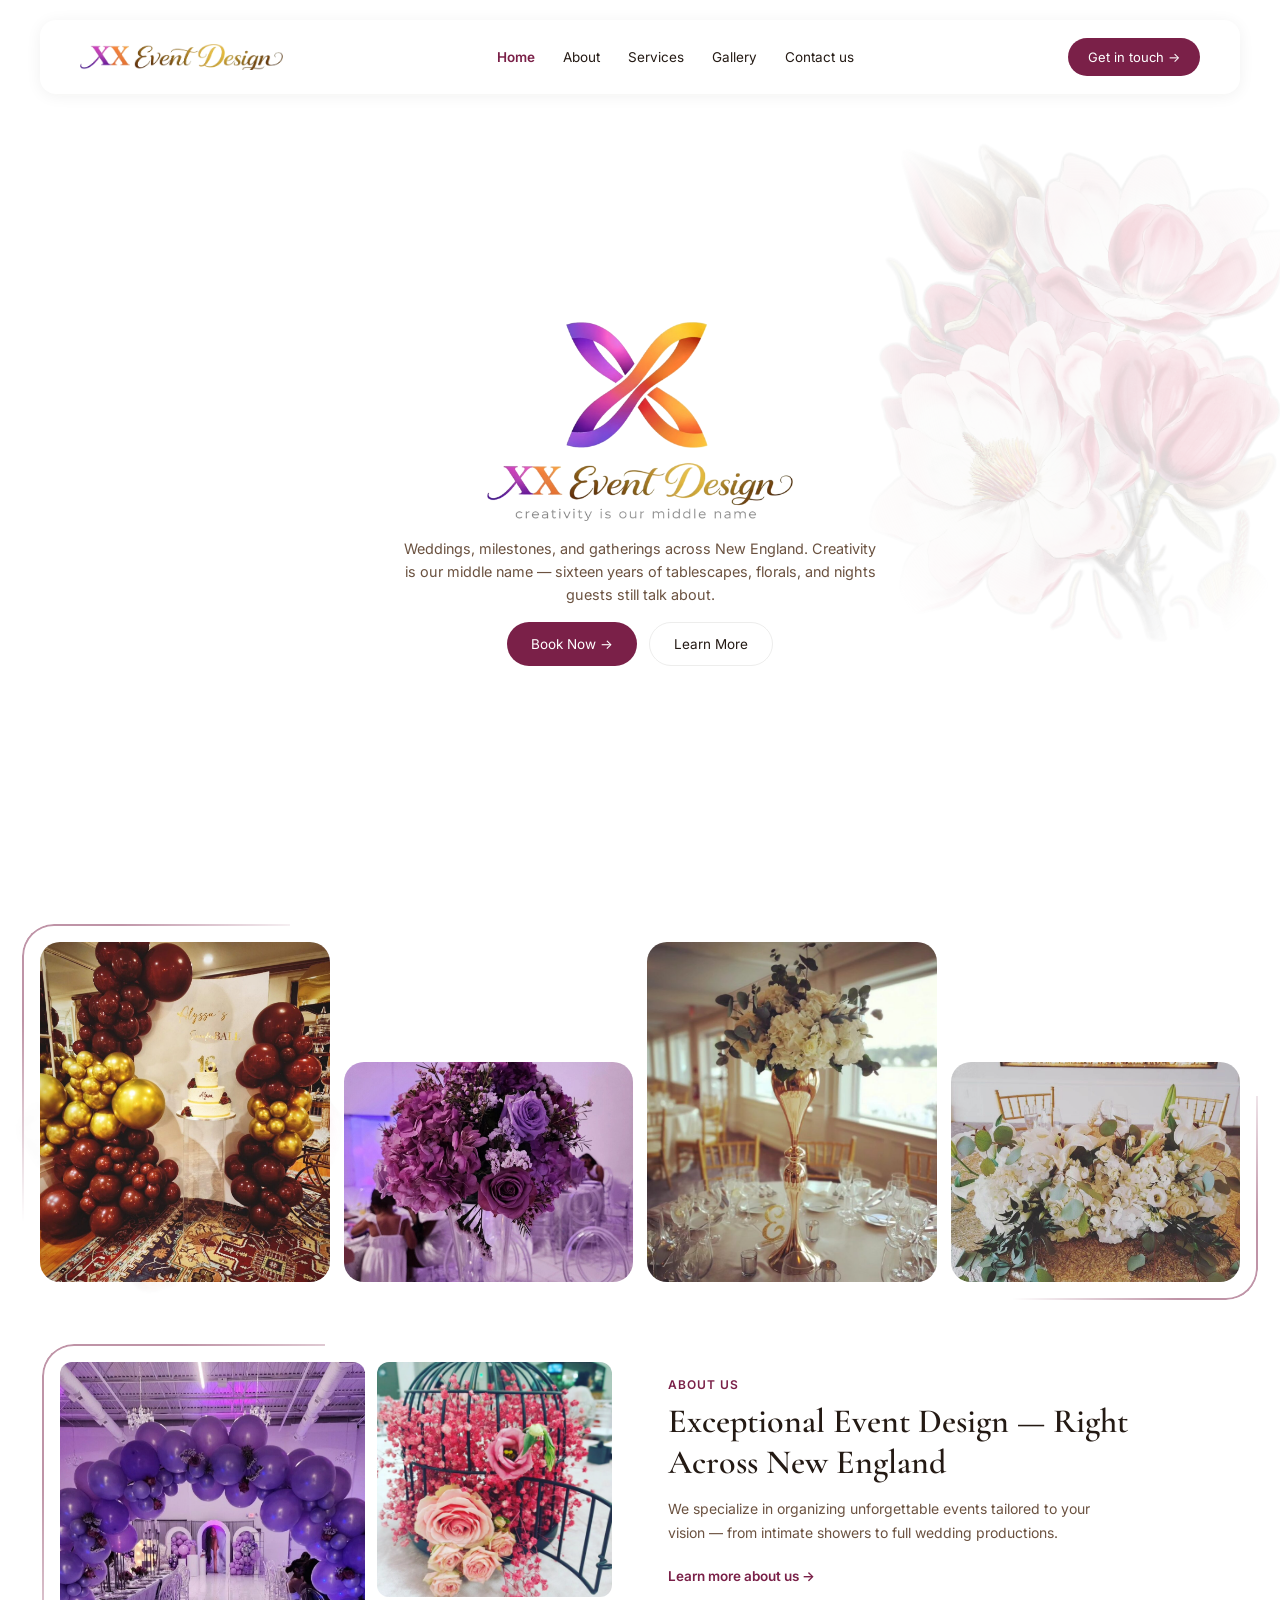
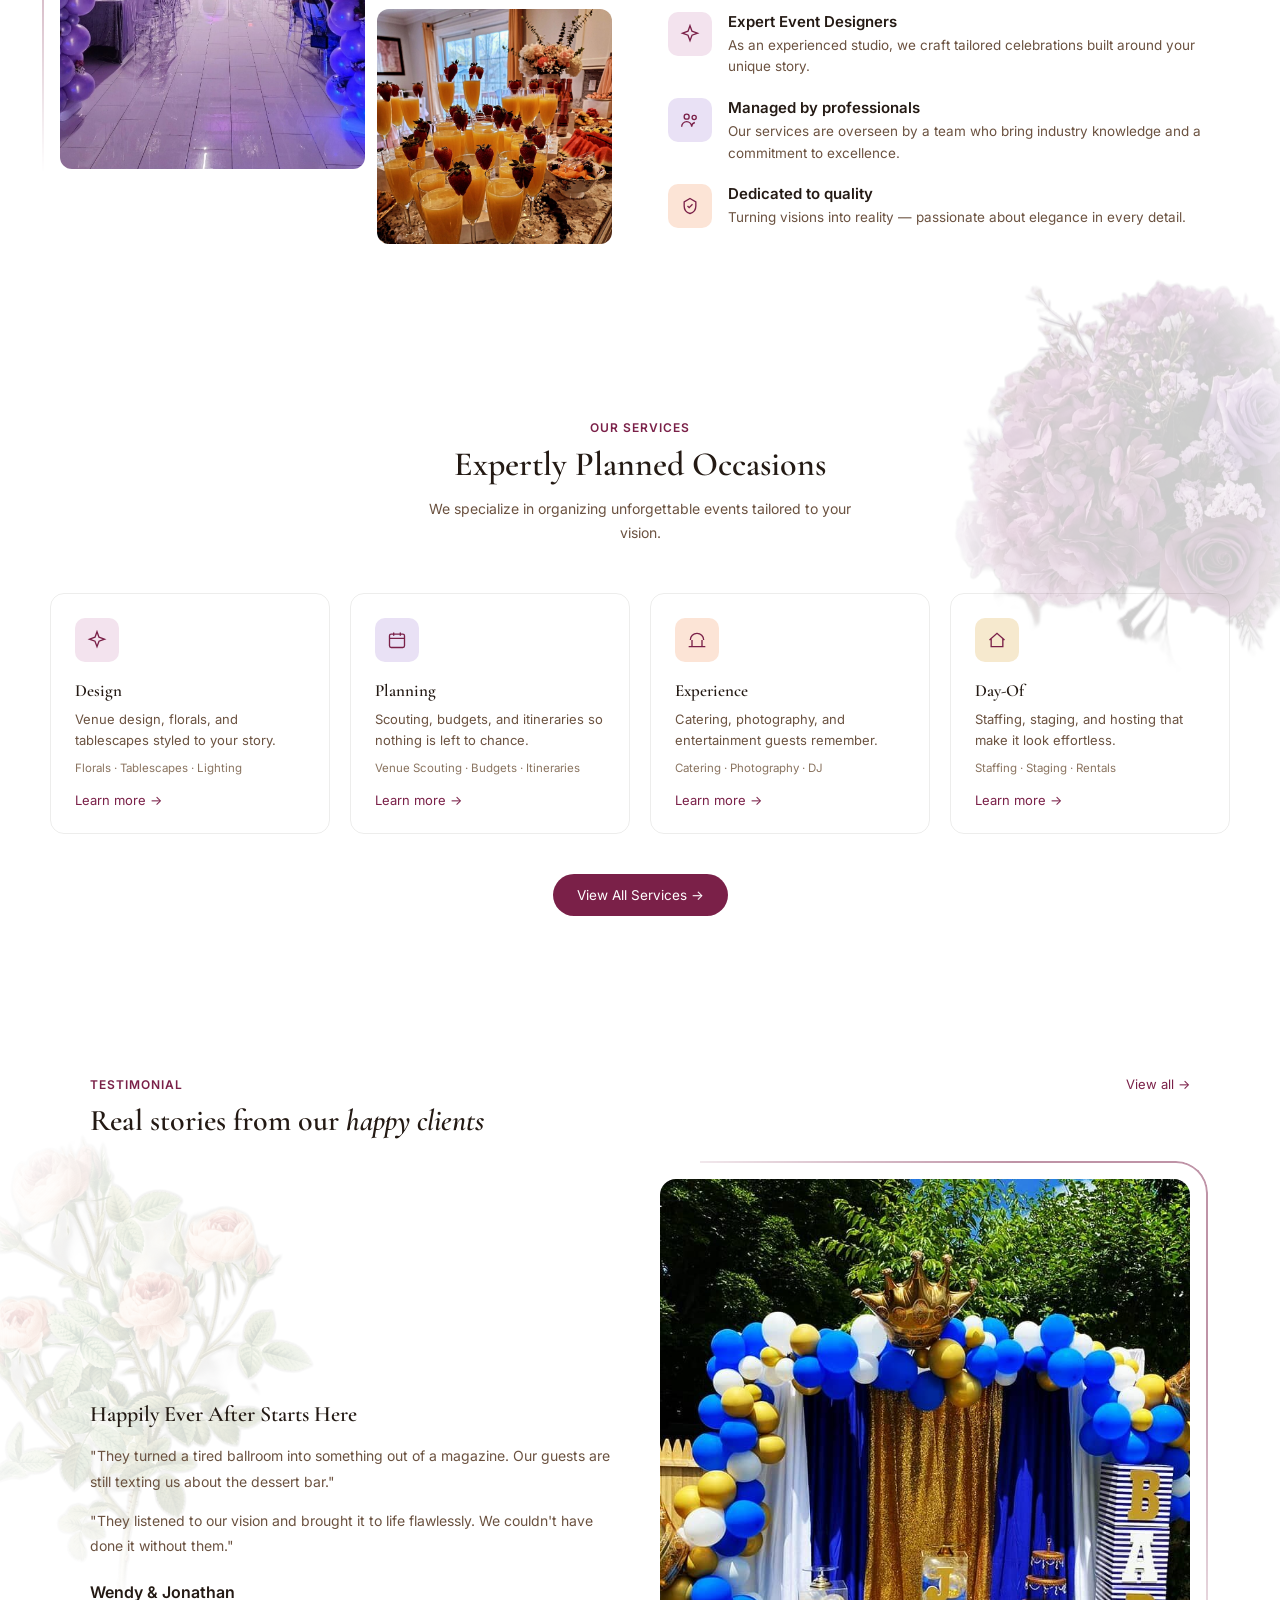
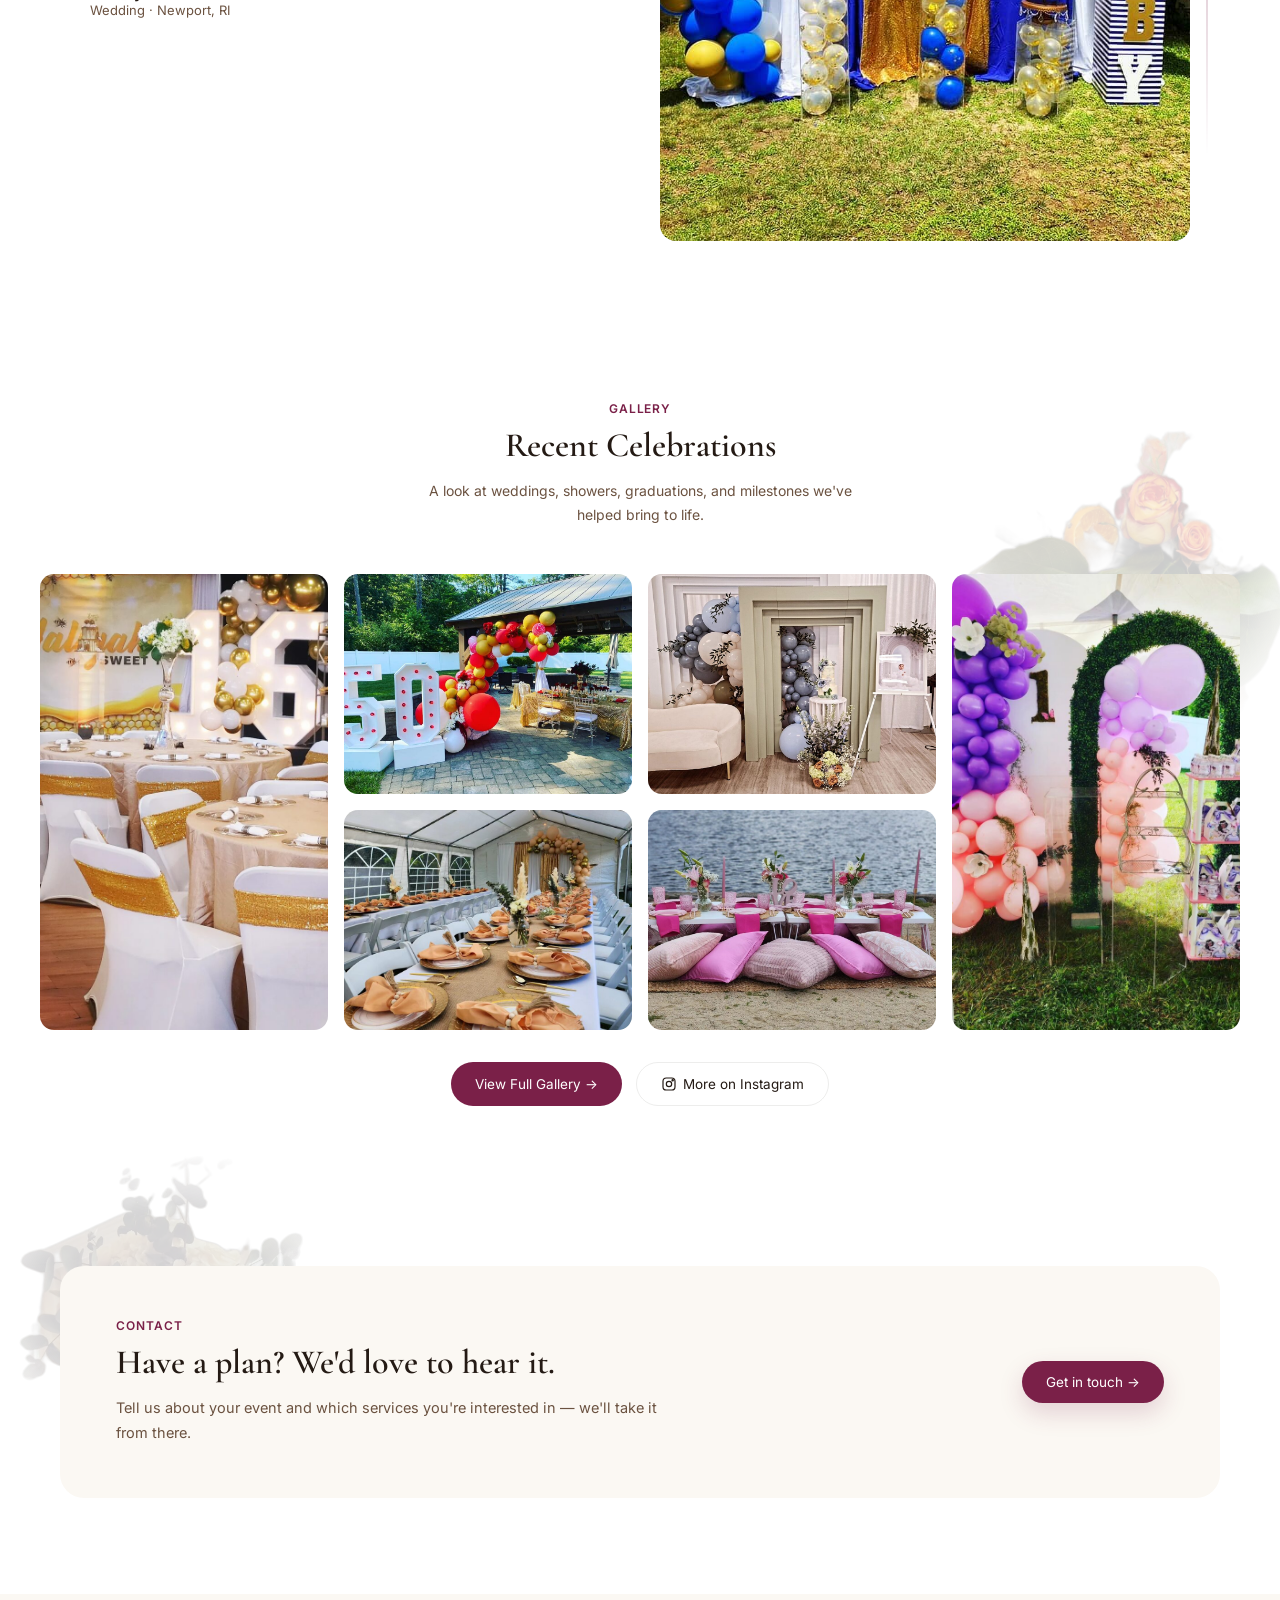
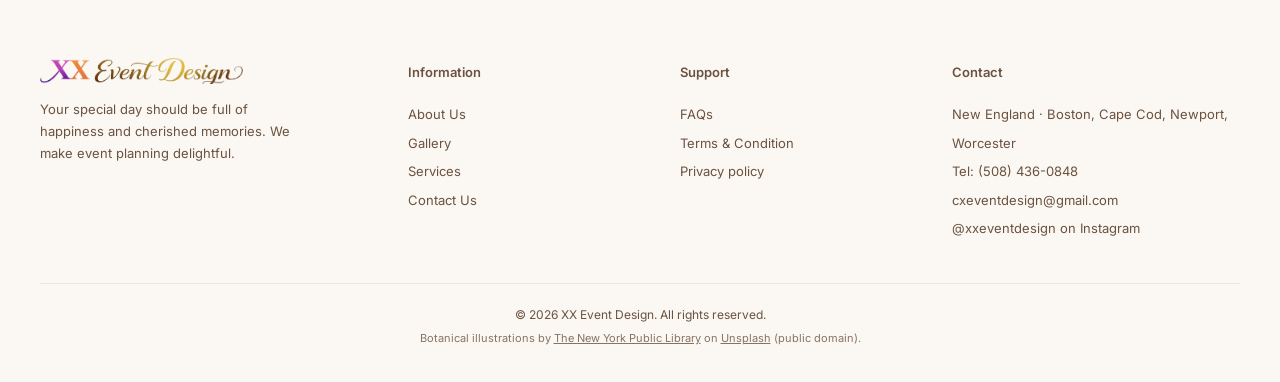
==== commit 4db2fdc2: "preview" ====
--- a/site/index.html
+++ b/site/index.html
@@ -3,9 +3,53 @@
 <head>
   <meta charset="utf-8" />
   <meta name="viewport" content="width=device-width, initial-scale=1" />
-  <title>XX Event Design — Events Designed for Every Story</title>
-  <meta name="description" content="Weddings, milestones, and gatherings across New England. Sixteen years of tablescapes, florals, and nights guests still talk about." />
+  <title>XX Event Design — Event Planner &amp; Designer in New England | Weddings, Sweet 16s &amp; More</title>
+  <meta name="description" content="Full-service event planning and design across New England — Boston, Cape Cod, Newport &amp; Worcester. Weddings, quinceañeras, baby showers, and milestones since 2010. Book a consultation today." />
+  <link rel="canonical" href="https://www.xxeventdesign.com/" />
+  <link rel="icon" href="assets/logo-xx.png" type="image/png" />
+  <meta property="og:type" content="website" />
+  <meta property="og:site_name" content="XX Event Design" />
+  <meta property="og:title" content="XX Event Design — Event Planner &amp; Designer in New England" />
+  <meta property="og:description" content="Full-service event planning and design across New England. Weddings, quinceañeras, baby showers, and milestones since 2010." />
+  <meta property="og:url" content="https://www.xxeventdesign.com/" />
+  <meta property="og:image" content="https://www.xxeventdesign.com/assets/gallery/white-wedding-sweetheart-table-lily-rose-gold.jpg" />
+  <meta name="twitter:card" content="summary_large_image" />
   <link rel="stylesheet" href="css/style.css" />
+  <script type="application/ld+json">
+  {
+    "@context": "https://schema.org",
+    "@type": "LocalBusiness",
+    "@id": "https://www.xxeventdesign.com/#business",
+    "name": "XX Event Design",
+    "description": "Full-service event planning and design studio serving New England since 2010 — weddings, quinceañeras, sweet 16s, baby showers, graduations, and more.",
+    "url": "https://www.xxeventdesign.com/",
+    "telephone": "+1-508-436-0848",
+    "email": "cxeventdesign@gmail.com",
+    "image": "https://www.xxeventdesign.com/assets/gallery/white-wedding-sweetheart-table-lily-rose-gold.jpg",
+    "logo": "https://www.xxeventdesign.com/assets/logo-wordmark.png",
+    "foundingDate": "2010",
+    "priceRange": "$$",
+    "sameAs": ["https://www.instagram.com/xxeventdesign/"],
+    "areaServed": [
+      { "@type": "City", "name": "Boston" },
+      { "@type": "Place", "name": "Cape Cod" },
+      { "@type": "City", "name": "Newport" },
+      { "@type": "City", "name": "Worcester" },
+      { "@type": "Place", "name": "New England" }
+    ],
+    "address": {
+      "@type": "PostalAddress",
+      "addressRegion": "MA",
+      "addressCountry": "US"
+    },
+    "makesOffer": [
+      { "@type": "Offer", "itemOffered": { "@type": "Service", "name": "Event Design", "description": "Venue design, florals, tablescapes, lighting, and photo backdrops." } },
+      { "@type": "Offer", "itemOffered": { "@type": "Service", "name": "Event Planning", "description": "Venue scouting, budgets, itineraries, and vendor coordination." } },
+      { "@type": "Offer", "itemOffered": { "@type": "Service", "name": "Event Experience", "description": "Catering, photography, videography, DJ, and dessert bars." } },
+      { "@type": "Offer", "itemOffered": { "@type": "Service", "name": "Day-Of Coordination", "description": "Event staffing, staging, hosting, and rentals." } }
+    ]
+  }
+  </script>
 </head>
 <body>
 
@@ -14,41 +58,46 @@
   <!-- Page-wide floral decor (behind all content) -->
   <div class="page-decor" aria-hidden="true">
     <img class="floral f1" src="assets/magnolia.png" alt="" />
-    <img class="floral f2" src="assets/roses.png" alt="" />
-    <img class="floral f3" src="assets/magnolia.png" alt="" />
+    <img class="floral f2" src="assets/floral-pink.png" alt="" />
+    <img class="floral f3" src="assets/floral-purple.png" alt="" />
     <img class="floral f4" src="assets/roses.png" alt="" />
+    <img class="floral f5" src="assets/floral-orange.png" alt="" />
+    <img class="floral f6" src="assets/floral-white.png" alt="" />
   </div>
 
   <nav class="nav">
-    <a class="nav-logo" href="index.html"><img src="assets/logo.jpg" alt="XX Event Design" /></a>
+    <a class="nav-logo" href="index.html">
+      <img class="nav-logo-full" src="assets/logo-wordmark.png" alt="XX Event Design" />
+      <img class="nav-logo-mark" src="assets/logo-xx.png" alt="XX Event Design" />
+    </a>
     <ul class="nav-links">
       <li><a href="#top" class="active">Home</a></li>
-      <li><a href="#about">About</a></li>
-      <li><a href="#services">Services</a></li>
-      <li><a href="#blog">Blog</a></li>
-      <li><a href="#contact">Contact us</a></li>
+      <li><a href="about.html">About</a></li>
+      <li><a href="services.html">Services</a></li>
+      <li><a href="gallery.html">Gallery</a></li>
+      <li><a href="contact.html">Contact us</a></li>
     </ul>
-    <a class="nav-cta" href="#contact">Get in touch →</a>
+    <a class="nav-cta" href="contact.html">Get in touch →</a>
     <button class="nav-toggle" id="navToggle" aria-label="Toggle menu" aria-expanded="false">
       <span></span><span></span><span></span>
     </button>
     <div class="nav-mobile-menu" id="navMobileMenu">
       <a href="#top">Home</a>
-      <a href="#about">About</a>
-      <a href="#services">Services</a>
-      <a href="#blog">Blog</a>
-      <a href="#contact">Contact us</a>
+      <a href="about.html">About</a>
+      <a href="services.html">Services</a>
+      <a href="gallery.html">Gallery</a>
+      <a href="contact.html">Contact us</a>
     </div>
   </nav>
 
   <main>
     <!-- Hero -->
     <section class="hero">
-      <h1>Events Designed for <em>Every Story</em></h1>
+      <h1 class="hero-logo"><img src="assets/logo-full.png" alt="XX Event Design — Creativity is our middle name" /></h1>
       <p>Weddings, milestones, and gatherings across New England. Creativity is our middle name —
         sixteen years of tablescapes, florals, and nights guests still talk about.</p>
       <div class="hero-actions">
-        <a href="#contact" class="btn btn-primary">Book Now →</a>
+        <a href="contact.html" class="btn btn-primary">Book Now →</a>
         <a href="#about" class="btn">Learn More</a>
       </div>
     </section>
@@ -57,16 +106,16 @@
     <section class="photo-strip">
       <div class="photo-strip-grid">
         <div class="strip-item frame frame-tl">
-          <div class="photo hue-plum"><span class="photo-label">Ceremony</span></div>
+          <div class="photo has-img"><img src="assets/gallery/sweet-16-burgundy-gold-balloon-arch-cake.jpg" alt="Burgundy and gold balloon arch with cake, Sweet 16 celebration" /></div>
         </div>
         <div class="strip-item">
-          <div class="photo hue-blush"><span class="photo-label">Bouquet</span></div>
+          <div class="photo has-img"><img src="assets/gallery/purple-lavender-rose-hydrangea-centerpiece.jpg" alt="Purple and lavender rose and hydrangea centerpiece" /></div>
         </div>
         <div class="strip-item">
-          <div class="photo hue-cream"><span class="photo-label">Rings</span></div>
+          <div class="photo has-img"><img src="assets/gallery/gold-vase-white-rose-hydrangea-waterside-wedding.jpg" alt="Gold vase with white rose and hydrangea, waterside wedding" /></div>
         </div>
         <div class="strip-item frame frame-br">
-          <div class="photo hue-ember"><span class="photo-label">First dance</span></div>
+          <div class="photo has-img"><img src="assets/gallery/white-wedding-sweetheart-table-lily-rose-gold.jpg" alt="White and gold wedding sweetheart table with lilies and roses" /></div>
         </div>
       </div>
     </section>
@@ -75,11 +124,11 @@
     <section class="about" id="about">
       <div class="about-collage">
         <div class="about-collage-main frame frame-tl">
-          <div class="photo hue-plum"><span class="photo-label">Reception</span></div>
+          <div class="photo has-img"><img loading="lazy" src="assets/gallery/quinceanera-purple-lavender-balloon-arch-hall.jpg" alt="Purple and lavender balloon arch, quinceañera reception hall" /></div>
         </div>
         <div class="about-collage-side">
-          <div class="photo hue-blush"><span class="photo-label">Details</span></div>
-          <div class="photo hue-warm"><span class="photo-label">Toast</span></div>
+          <div class="photo has-img"><img loading="lazy" src="assets/gallery/birdcage-centerpiece-pink-roses-red-babys-breath.jpg" alt="Birdcage centerpiece with pink roses and baby's breath" /></div>
+          <div class="photo has-img"><img loading="lazy" src="assets/gallery/mimosa-bar-orange-strawberry-brunch.jpg" alt="Mimosa bar with orange juice and strawberries, brunch spread" /></div>
         </div>
       </div>
       <div class="about-copy">
@@ -87,6 +136,7 @@
         <h2 class="section-title">Exceptional Event Design — Right Across New England</h2>
         <p>We specialize in organizing unforgettable events tailored to your vision — from
           intimate showers to full wedding productions.</p>
+        <a href="about.html" class="about-more-link">Learn more about us →</a>
         <div class="about-points">
           <div class="about-point">
             <div class="badge-icon bg-0">
@@ -125,42 +175,49 @@
       <h2 class="section-title">Expertly Planned Occasions</h2>
       <p class="section-lead">We specialize in organizing unforgettable events tailored to your vision.</p>
       <div class="services-grid">
-        <div class="service-card">
+        <a href="services.html#design" class="service-card">
           <div class="badge-icon bg-0">
             <svg viewBox="0 0 24 24" fill="none" stroke="currentColor" stroke-width="1.6"><path d="M12 2l2.4 6.6L21 11l-6.6 2.4L12 20l-2.4-6.6L3 11l6.6-2.4L12 2z"/></svg>
           </div>
           <h3>Design</h3>
-          <p>Venue design · Florals · Tablescapes</p>
-          <a href="#contact" class="card-link">Learn more →</a>
-        </div>
-        <div class="service-card">
+          <p>Venue design, florals, and tablescapes styled to your story.</p>
+          <div class="service-card-tags">Florals · Tablescapes · Lighting</div>
+          <span class="card-link">Learn more →</span>
+        </a>
+        <a href="services.html#planning" class="service-card">
           <div class="badge-icon bg-1">
             <svg viewBox="0 0 24 24" fill="none" stroke="currentColor" stroke-width="1.6"><rect x="3" y="5" width="18" height="16" rx="2"/><path d="M3 10h18M8 3v4M16 3v4"/></svg>
           </div>
           <h3>Planning</h3>
-          <p>Venue scouting · Budget creation &amp; tracking · Itineraries</p>
-          <a href="#contact" class="card-link">Learn more →</a>
-        </div>
-        <div class="service-card">
+          <p>Scouting, budgets, and itineraries so nothing is left to chance.</p>
+          <div class="service-card-tags">Venue Scouting · Budgets · Itineraries</div>
+          <span class="card-link">Learn more →</span>
+        </a>
+        <a href="services.html#experience" class="service-card">
           <div class="badge-icon bg-2">
             <svg viewBox="0 0 24 24" fill="none" stroke="currentColor" stroke-width="1.6"><path d="M4 12a8 8 0 0116 0M2 20h20M6 20V12M18 20V12"/></svg>
           </div>
           <h3>Experience</h3>
-          <p>Custom dessert &amp; candy bars · Catering · Photography</p>
-          <a href="#contact" class="card-link">Learn more →</a>
-        </div>
-        <div class="service-card">
+          <p>Catering, photography, and entertainment guests remember.</p>
+          <div class="service-card-tags">Catering · Photography · DJ</div>
+          <span class="card-link">Learn more →</span>
+        </a>
+        <a href="services.html#dayof" class="service-card">
           <div class="badge-icon bg-3">
             <svg viewBox="0 0 24 24" fill="none" stroke="currentColor" stroke-width="1.6"><path d="M3 12l9-8 9 8M5 10v10h14V10"/></svg>
           </div>
           <h3>Day-Of</h3>
-          <p>Tenting &amp; staging · Event rentals · Event staffing</p>
-          <a href="#contact" class="card-link">Learn more →</a>
-        </div>
-      </div>
-    </section>
-
-    <!-- Pricing -->
+          <p>Staffing, staging, and hosting that make it look effortless.</p>
+          <div class="service-card-tags">Staffing · Staging · Rentals</div>
+          <span class="card-link">Learn more →</span>
+        </a>
+      </div>
+      <div class="services-teaser-actions">
+        <a href="services.html" class="btn btn-primary">View All Services →</a>
+      </div>
+    </section>
+
+    <!-- Pricing (disabled for now — may reintroduce later)
     <section class="pricing">
       <div class="pill">Pricing</div>
       <h2 class="section-title">Our Most Popular Package</h2>
@@ -205,6 +262,7 @@
         </div>
       </div>
     </section>
+    -->
 
     <!-- Testimonial -->
     <section class="testimonial" id="testimonial">
@@ -213,7 +271,7 @@
           <div class="pill">Testimonial</div>
           <h2>Real stories from our <em>happy clients</em></h2>
         </div>
-        <a href="#contact" class="card-link">View all →</a>
+        <a href="contact.html" class="card-link">View all →</a>
       </div>
       <div class="testimonial-grid">
         <div>
@@ -226,75 +284,54 @@
           <div class="testimonial-event">Wedding · Newport, RI</div>
         </div>
         <div class="testimonial-photo frame frame-tr">
-          <div class="photo hue-ember"><span class="photo-label">Testimonial</span></div>
-        </div>
-      </div>
-    </section>
-
-    <!-- Blog -->
-    <section class="blog" id="blog">
-      <div class="pill">Journal</div>
-      <h2 class="section-title">Latest Notes &amp; Stories</h2>
-      <p class="section-lead">Ideas, behind-the-scenes, and inspiration from recent celebrations.</p>
-      <div class="blog-grid">
-        <div class="blog-card">
-          <div class="photo hue-plum"></div>
-          <div class="blog-card-body">
-            <div class="blog-date">10 Jan 2026</div>
-            <h3>Intimate Wedding Ideas for Small Venues</h3>
-            <a href="#" class="card-link">Read more →</a>
-          </div>
-        </div>
-        <div class="blog-card">
-          <div class="photo hue-ember"></div>
-          <div class="blog-card-body">
-            <div class="blog-date">10 Jan 2026</div>
-            <h3>Styling a Dessert Bar Guests Remember</h3>
-            <a href="#" class="card-link">Read more →</a>
-          </div>
-        </div>
-        <div class="blog-card">
-          <div class="photo hue-blush"></div>
-          <div class="blog-card-body">
-            <div class="blog-date">10 Jan 2026</div>
-            <h3>Five Tablescapes We Keep Coming Back To</h3>
-            <a href="#" class="card-link">Read more →</a>
-          </div>
-        </div>
-      </div>
-    </section>
-
-    <!-- Contact -->
-    <section class="contact" id="contact">
-      <div class="contact-photo frame frame-tl">
-        <div class="photo hue-warm"><span class="photo-label">Contact</span></div>
-      </div>
-      <div>
-        <div class="pill">Contact</div>
-        <h2>Have a plan? We'd love to hear it!</h2>
-        <div class="contact-success" id="formSuccess">Thanks — we got your message and will be in touch within 1–2 business days.</div>
-        <form class="contact-form" id="contactForm" novalidate>
-          <div>
-            <input type="text" name="name" id="fieldName" placeholder="Name" />
-            <div class="field-error" id="errorName" hidden>Please enter your name.</div>
-          </div>
-          <div>
-            <input type="email" name="email" id="fieldEmail" placeholder="Email" />
-            <div class="field-error" id="errorEmail" hidden>Please enter a valid email address.</div>
-          </div>
-          <div>
-            <select name="services" id="fieldServices">
-              <option value="">Services</option>
-              <option value="design">Design</option>
-              <option value="planning">Planning</option>
-              <option value="experience">Experience</option>
-              <option value="day-of">Day-Of</option>
-            </select>
-            <div class="field-error" id="errorServices" hidden>Please choose a service.</div>
-          </div>
-          <textarea name="message" id="fieldMessage" placeholder="Write here..." rows="4"></textarea>
-          <button type="submit" class="contact-submit">Submit</button>
-        </form>
+          <div class="photo has-img"><img loading="lazy" src="assets/gallery/baby-shower-royal-blue-gold-crown-balloon-arch.jpg" alt="Royal blue and gold crown balloon arch, baby shower" /></div>
+        </div>
+      </div>
+    </section>
+
+    <!-- Gallery teaser -->
+    <section class="gallery" id="gallery">
+      <div class="pill">Gallery</div>
+      <h2 class="section-title">Recent Celebrations</h2>
+      <p class="section-lead">A look at weddings, showers, graduations, and milestones we've helped bring to life.</p>
+      <div class="gallery-grid">
+        <div class="gallery-item tall">
+          <img loading="lazy" src="assets/gallery/sweet-16-honey-bee-gold-white-reception.jpg" alt="Gold and white honey-bee themed Sweet 16 reception" />
+        </div>
+        <div class="gallery-item">
+          <img loading="lazy" src="assets/gallery/50th-birthday-red-gold-balloon-arch-marquee.jpg" alt="Red and gold balloon arch, 50th birthday marquee numbers" />
+        </div>
+        <div class="gallery-item">
+          <img loading="lazy" src="assets/gallery/baptism-sage-blue-frame-arch-balloon-cake.jpg" alt="Sage and dusty blue frame arch with balloons, baptism cake" />
+        </div>
+        <div class="gallery-item tall">
+          <img loading="lazy" src="assets/gallery/1st-birthday-purple-pink-boxwood-arch-garden.jpg" alt="Purple and pink boxwood arch, garden first birthday party" />
+        </div>
+        <div class="gallery-item">
+          <img loading="lazy" src="assets/gallery/boho-orange-tan-outdoor-tent-long-table.jpg" alt="Boho orange and tan outdoor tent long table setting" />
+        </div>
+        <div class="gallery-item">
+          <img loading="lazy" src="assets/gallery/pink-beach-picnic-waterfront-pillows.jpg" alt="Pink beach picnic setup on the waterfront with pillows" />
+        </div>
+      </div>
+      <div class="gallery-teaser-actions">
+        <a href="gallery.html" class="btn btn-primary">View Full Gallery →</a>
+        <a href="https://www.instagram.com/xxeventdesign/" target="_blank" rel="noopener" class="btn btn-insta">
+          <svg viewBox="0 0 24 24" width="16" height="16" fill="none" stroke="currentColor" stroke-width="1.8"><rect x="3" y="3" width="18" height="18" rx="5"/><circle cx="12" cy="12" r="4"/><circle cx="17.5" cy="6.5" r="1"/></svg>
+          More on Instagram
+        </a>
+      </div>
+    </section>
+
+    <!-- Contact CTA -->
+    <section class="cta-banner" id="contact">
+      <div class="cta-banner-card">
+        <div>
+          <div class="pill">Contact</div>
+          <h2 class="section-title">Have a plan? We'd love to hear it.</h2>
+          <p>Tell us about your event and which services you're interested in — we'll take it from there.</p>
+        </div>
+        <a href="contact.html" class="btn btn-primary">Get in touch →</a>
       </div>
     </section>
   </main>
@@ -302,16 +339,16 @@
   <footer class="footer">
     <div class="footer-grid">
       <div class="footer-about">
-        <img src="assets/logo.jpg" alt="XX Event Design" />
+        <img src="assets/logo-wordmark.png" alt="XX Event Design" />
         <p>Your special day should be full of happiness and cherished memories. We make event
           planning delightful.</p>
       </div>
       <div class="footer-col">
         <div class="footer-col-title">Information</div>
-        <div><a href="#about">About Us</a></div>
-        <div><a href="#blog">Blog</a></div>
-        <div><a href="#services">Services</a></div>
-        <div><a href="#contact">Contact Us</a></div>
+        <div><a href="about.html">About Us</a></div>
+        <div><a href="gallery.html">Gallery</a></div>
+        <div><a href="services.html">Services</a></div>
+        <div><a href="contact.html">Contact Us</a></div>
       </div>
       <div class="footer-col">
         <div class="footer-col-title">Support</div>
@@ -321,7 +358,7 @@
       </div>
       <div class="footer-col">
         <div class="footer-col-title">Contact</div>
-        <div>New England · Boston, Cape Cod, Newport, Worcester<br />Tel: (508) 436-0848<br />cxeventdesign@gmail.com</div>
+        <div>New England · Boston, Cape Cod, Newport, Worcester<br />Tel: (508) 436-0848<br />cxeventdesign@gmail.com<br /><a href="https://www.instagram.com/xxeventdesign/" target="_blank" rel="noopener">@xxeventdesign on Instagram</a></div>
       </div>
     </div>
     <div class="footer-bottom">
@@ -333,6 +370,13 @@
     </div>
   </footer>
 
+  <div class="lightbox" id="lightbox">
+    <button class="lightbox-close" id="lightboxClose" aria-label="Close">&times;</button>
+    <button class="lightbox-prev" id="lightboxPrev" aria-label="Previous image">&#8249;</button>
+    <img id="lightboxImg" src="" alt="" />
+    <button class="lightbox-next" id="lightboxNext" aria-label="Next image">&#8250;</button>
+  </div>
+
   <script src="js/main.js"></script>
 </body>
 </html>
--- a/site/css/style.css
+++ b/site/css/style.css
@@ -11,6 +11,7 @@
   --burgundy: #7A2048;
   --ink: #241A14;
   --ink-soft: #6B5240;
+  --ink-faint: #8A7460;
   --bg: #FFFFFF;
   --bg-tint: #FBF8F3;
   --rule: rgba(36, 26, 20, 0.08);
@@ -56,10 +57,14 @@
   border-radius: 16px;
   margin: 20px 40px 0;
   box-shadow: 0 2px 16px rgba(36, 26, 20, 0.06);
-  position: relative;
-}
-
-.nav-logo img { height: 38px; width: auto; object-fit: contain; }
+  position: sticky;
+  top: 20px;
+  z-index: 50;
+}
+
+.nav-logo img { height: 26px; width: auto; object-fit: contain; }
+
+.nav-logo-mark { display: none; }
 
 .nav-links {
   display: flex;
@@ -147,11 +152,13 @@
   .nav { margin: 16px 20px 0; padding: 16px 28px; }
   .nav-links, .nav-cta { display: none; }
   .nav-toggle { display: flex; }
+  .nav-logo-full { display: none; }
+  .nav-logo-mark { display: block; height: 30px; }
 }
 
 @media (max-width: 480px) {
   .nav { margin: 12px 12px 0; padding: 14px 18px; }
-  .nav-logo img { height: 30px; }
+  .nav-logo-mark { height: 26px; }
 }
 
 /* ---------- Type helpers ---------- */
@@ -202,44 +209,67 @@
 
 /* ---------- Hero ---------- */
 .hero {
-  padding: 64px 40px 0;
+  padding: 48px 40px;
   text-align: center;
-}
-
-.hero h1 {
-  font-size: 56px;
-  line-height: 1.1;
-  max-width: 680px;
-  margin: 0 auto;
-}
-
-.hero h1 em { color: var(--accent); font-style: italic; }
+  display: flex;
+  flex-direction: column;
+  align-items: center;
+  justify-content: center;
+  gap: 20px;
+}
+
+.hero-logo { margin: 0 auto; max-width: 480px; }
+.hero-logo img { width: 100%; height: auto; display: block; margin: 0 auto; }
 
 .hero p {
   font-size: 15px;
   color: var(--ink-soft);
   max-width: 480px;
-  margin: 20px auto 0;
-  line-height: 1.7;
+  margin: 0 auto;
+  line-height: 1.6;
 }
 
 .hero-actions {
   display: flex;
   gap: 12px;
   justify-content: center;
-  margin-top: 32px;
   flex-wrap: wrap;
 }
 
-@media (max-width: 820px) {
-  .hero { padding: 48px 24px 0; }
-  .hero h1 { font-size: 42px; }
-}
-
-@media (max-width: 480px) {
-  .hero { padding: 32px 16px 0; }
-  .hero h1 { font-size: 32px; }
+/* Only fit the whole hero into one screen on desktop-sized viewports that
+   are also tall enough to scale down cleanly; shorter/in-between windows
+   (tablets, resized dev tools) just flow naturally and scroll instead. */
+@media (min-width: 821px) and (min-height: 700px) {
+  .hero {
+    min-height: calc(100vh - 100px);
+    padding: 16px 40px;
+    gap: clamp(6px, 1.8vh, 20px);
+  }
+  .hero-logo { max-width: clamp(200px, 34vh, 480px); }
+  .hero p { font-size: clamp(12.5px, 1.6vh, 15px); }
+}
+
+@media (max-width: 820px) {
+  .hero { padding: 48px 24px; }
+  .hero-logo { max-width: 380px; }
+}
+
+/* Short tablet/dev-tools viewports: scale the hero down to fit instead of
+   leaving it full-size and forcing a long scroll. */
+@media (max-width: 820px) and (max-height: 699px) {
+  .hero {
+    min-height: calc(100vh - 90px);
+    padding: 12px 24px;
+    gap: clamp(4px, 1.8vh, 16px);
+  }
+  .hero-logo { max-width: clamp(140px, 32vh, 380px); }
+  .hero p { font-size: clamp(11px, 1.6vh, 14px); }
+}
+
+@media (max-width: 480px) {
+  .hero { padding: 32px 16px; }
   .hero p { font-size: 14px; }
+  .hero-logo { max-width: 280px; }
 }
 
 /* ---------- Corner frame accent ---------- */
@@ -308,6 +338,13 @@
   border-bottom-left-radius: 32px;
   -webkit-mask-image: radial-gradient(circle farthest-side at bottom left, #000 30%, transparent 92%);
           mask-image: radial-gradient(circle farthest-side at bottom left, #000 30%, transparent 92%);
+}
+
+/* Below ~900px the sections stack tightly and these corner accents no
+   longer have room to breathe — the offset border reads as a stray line
+   crossing the page rather than a subtle corner wrap, so drop it. */
+@media (max-width: 900px) {
+  .frame::before { display: none; }
 }
 
 /* ---------- Botanical decorations ---------- */
@@ -337,9 +374,11 @@
 }
 
 .floral.f1 { top: 1%;  right: -70px; width: 540px; }
-.floral.f2 { top: 22%; left: -90px; }
-.floral.f3 { top: 50%; right: -80px; }
-.floral.f4 { top: 74%; left: -80px; }
+.floral.f2 { top: 16%; left: -90px; }
+.floral.f3 { top: 34%; right: -80px; }
+.floral.f4 { top: 52%; left: -80px; }
+.floral.f5 { top: 68%; right: -70px; }
+.floral.f6 { top: 84%; left: -70px; }
 
 @media (max-width: 820px) {
   .floral { width: 280px; opacity: 0.16; }
@@ -365,6 +404,11 @@
   background-image: repeating-linear-gradient(35deg, rgba(255,255,255,0.6) 0 1.2px, transparent 1.2px 6px);
   opacity: 0.18;
 }
+
+/* Real photo fills the same box as the gradient placeholder; suppress the
+   placeholder texture and stretch to cover. */
+.photo.has-img::before { display: none; }
+.photo.has-img img { width: 100%; height: 100%; object-fit: cover; display: block; }
 
 .photo-label {
   position: absolute;
@@ -413,15 +457,39 @@
 .strip-item:nth-child(even) { height: 220px; }
 
 @media (max-width: 820px) {
-  .photo-strip { padding: 36px 24px 64px; }
-  .photo-strip-grid { flex-wrap: wrap; }
-  .strip-item { flex: 1 1 calc(50% - 7px); }
-  .strip-item:nth-child(odd)  { height: 260px; }
-  .strip-item:nth-child(even) { height: 180px; }
-}
-
-@media (max-width: 480px) {
-  .photo-strip { padding: 28px 16px 48px; }
+  .photo-strip { padding: 36px 0 64px; }
+
+  .photo-strip-grid {
+    flex-wrap: nowrap;
+    align-items: stretch;
+    overflow-x: auto;
+    scroll-snap-type: x mandatory;
+    -webkit-overflow-scrolling: touch;
+    scrollbar-width: none;
+    padding: 0 24px;
+    gap: 12px;
+  }
+
+  .photo-strip-grid::-webkit-scrollbar { display: none; }
+
+  .strip-item {
+    flex: 0 0 70%;
+    scroll-snap-align: start;
+    height: 320px;
+  }
+
+  .strip-item:nth-child(odd),
+  .strip-item:nth-child(even) { height: 320px; }
+
+  .strip-item:first-child { scroll-margin-left: 24px; }
+}
+
+@media (max-width: 480px) {
+  .photo-strip { padding: 28px 0 48px; }
+  .photo-strip-grid { padding: 0 16px; }
+  .strip-item { flex-basis: 78%; height: 260px; }
+  .strip-item:nth-child(odd),
+  .strip-item:nth-child(even) { height: 260px; }
 }
 
 /* ---------- About ---------- */
@@ -449,8 +517,19 @@
   font-size: 14px;
   color: var(--ink-soft);
   line-height: 1.7;
+  margin-bottom: 20px;
+  max-width: 440px;
+}
+
+.about-more-link {
+  display: inline-flex;
+  align-items: center;
+  gap: 6px;
+  font-size: 13.5px;
+  color: var(--accent);
+  text-decoration: none;
+  font-weight: 600;
   margin-bottom: 28px;
-  max-width: 440px;
 }
 
 .about-points { display: grid; gap: 20px; }
@@ -513,16 +592,22 @@
   padding: 24px;
   border-radius: 14px;
   border: 1px solid var(--rule);
-}
-
-.service-card h3 { font-size: 17px; margin: 18px 0 10px; }
+  transition: transform 0.16s ease, box-shadow 0.16s ease;
+}
+
+a.service-card { display: block; text-decoration: none; color: inherit; }
+a.service-card:hover { transform: translateY(-3px); box-shadow: 0 14px 30px rgba(36, 26, 20, 0.08); }
+
+.service-card h3 { font-size: 17px; margin: 18px 0 8px; }
 
 .service-card p {
   font-size: 13px;
   color: var(--ink-soft);
   line-height: 1.6;
-  margin: 0 0 14px;
-}
+  margin: 0 0 10px;
+}
+
+.service-card-tags { font-size: 11.5px; color: var(--ink-faint); margin: 0 0 14px; }
 
 .service-card a, .card-link {
   font-size: 13px;
@@ -539,6 +624,55 @@
 @media (max-width: 480px) {
   .services { padding: 48px 16px; }
   .services-grid { grid-template-columns: 1fr; }
+}
+
+.services-teaser-actions {
+  display: flex;
+  justify-content: center;
+  margin-top: 40px;
+}
+
+.services-full { padding-top: 8px; }
+
+.services-list-grid {
+  display: grid;
+  grid-template-columns: repeat(3, 1fr);
+  gap: 14px;
+  max-width: 900px;
+  margin: 0 auto;
+  text-align: left;
+}
+
+.service-item {
+  display: flex;
+  align-items: center;
+  gap: 10px;
+  padding: 16px 18px;
+  border-radius: 12px;
+  border: 1px solid var(--rule);
+  font-size: 14px;
+  font-weight: 500;
+}
+
+.service-item-check {
+  flex: 0 0 auto;
+  width: 22px;
+  height: 22px;
+  border-radius: 50%;
+  display: flex;
+  align-items: center;
+  justify-content: center;
+  font-size: 11px;
+  color: var(--bg);
+  background: var(--accent);
+}
+
+@media (max-width: 820px) {
+  .services-list-grid { grid-template-columns: repeat(2, 1fr); }
+}
+
+@media (max-width: 480px) {
+  .services-list-grid { grid-template-columns: 1fr; }
 }
 
 /* ---------- Pricing ---------- */
@@ -651,41 +785,92 @@
   .testimonial-head h2 { font-size: 22px; }
 }
 
-/* ---------- Blog ---------- */
-.blog {
+/* ---------- Gallery ---------- */
+.gallery {
   padding: 80px 40px;
   background: transparent;
   text-align: center;
 }
 
-.blog-grid {
+.gallery-grid {
+  display: grid;
+  grid-template-columns: repeat(4, 1fr);
+  grid-auto-rows: 220px;
+  gap: 16px;
+  max-width: 1240px;
+  margin: 0 auto;
+}
+
+.gallery-item {
+  position: relative;
+  border-radius: 14px;
+  overflow: hidden;
+  cursor: pointer;
+}
+
+.gallery-item.tall { grid-row: span 2; }
+
+.gallery-item img {
+  width: 100%;
+  height: 100%;
+  object-fit: cover;
+  display: block;
+  transition: transform 0.35s ease;
+}
+
+.gallery-item:hover img { transform: scale(1.06); }
+
+.gallery-teaser-actions {
+  display: flex;
+  gap: 14px;
+  justify-content: center;
+  flex-wrap: wrap;
+  margin-top: 32px;
+}
+
+.btn-insta {
+  border-color: var(--rule);
+  color: var(--ink);
+}
+
+.btn-insta svg { flex: 0 0 auto; }
+
+@media (max-width: 820px) {
+  .gallery { padding: 64px 24px; }
+  .gallery-grid { grid-template-columns: repeat(2, 1fr); grid-auto-rows: 180px; }
+}
+
+@media (max-width: 480px) {
+  .gallery { padding: 48px 16px; }
+  .gallery-grid { grid-template-columns: repeat(2, 1fr); grid-auto-rows: 140px; gap: 10px; }
+}
+
+/* ---------- Contact info strip ---------- */
+.contact-info { padding: 40px 40px 8px; max-width: 1180px; margin: 0 auto; }
+
+.contact-info-grid {
   display: grid;
   grid-template-columns: repeat(3, 1fr);
   gap: 20px;
-  max-width: 1100px;
-  margin: 0 auto;
-}
-
-.blog-card {
-  text-align: left;
-  background: var(--bg);
+}
+
+.contact-info-card {
+  padding: 24px;
   border-radius: 14px;
-  overflow: hidden;
-}
-
-.blog-card .photo { aspect-ratio: 4 / 3; border-radius: 0; }
-.blog-card-body { padding: 20px; }
-.blog-date { font-size: 11px; color: var(--ink-soft); margin-bottom: 10px; }
-.blog-card h3 { font-size: 15px; margin: 0 0 10px; line-height: 1.4; }
-
-@media (max-width: 820px) {
-  .blog { padding: 64px 24px; }
-  .blog-grid { grid-template-columns: repeat(2, 1fr); }
-}
-
-@media (max-width: 480px) {
-  .blog { padding: 48px 16px; }
-  .blog-grid { grid-template-columns: 1fr; }
+  border: 1px solid var(--rule);
+}
+
+.contact-info-card .badge-icon { margin-bottom: 14px; }
+.contact-info-title { font-weight: 600; font-size: 15px; margin-bottom: 6px; }
+.contact-info-body { font-size: 13.5px; color: var(--ink-soft); }
+
+@media (max-width: 820px) {
+  .contact-info { padding: 32px 24px 4px; }
+  .contact-info-grid { grid-template-columns: 1fr; }
+}
+
+@media (max-width: 480px) {
+  .contact-info { padding: 24px 16px 4px; }
 }
 
 /* ---------- Contact ---------- */
@@ -776,7 +961,7 @@
   margin: 0 auto;
 }
 
-.footer-about img { height: 38px; }
+.footer-about img { height: 26px; }
 .footer-about p { font-size: 13px; color: var(--ink-soft); line-height: 1.7; margin-top: 14px; max-width: 260px; }
 
 .footer-col-title { font-weight: 600; font-size: 14px; margin-bottom: 14px; }
@@ -809,3 +994,342 @@
   .footer { padding: 36px 16px 24px; }
   .footer-grid { grid-template-columns: 1fr; }
 }
+
+/* ---------- Lightbox ---------- */
+.lightbox {
+  display: none;
+  position: fixed;
+  inset: 0;
+  z-index: 100;
+  background: rgba(15, 10, 8, 0.92);
+  align-items: center;
+  justify-content: center;
+  padding: 40px;
+}
+
+.lightbox.open { display: flex; }
+
+.lightbox img {
+  max-width: 100%;
+  max-height: 100%;
+  border-radius: 8px;
+  box-shadow: 0 20px 60px rgba(0, 0, 0, 0.5);
+}
+
+.lightbox-close,
+.lightbox-prev,
+.lightbox-next {
+  position: absolute;
+  background: rgba(255, 255, 255, 0.1);
+  border: 1px solid rgba(255, 255, 255, 0.25);
+  color: #fff;
+  border-radius: 50%;
+  width: 44px;
+  height: 44px;
+  display: flex;
+  align-items: center;
+  justify-content: center;
+  cursor: pointer;
+  font-size: 20px;
+  line-height: 1;
+}
+
+.lightbox-close:hover,
+.lightbox-prev:hover,
+.lightbox-next:hover { background: rgba(255, 255, 255, 0.2); }
+
+.lightbox-close { top: 20px; right: 20px; }
+.lightbox-prev { left: 20px; top: 50%; transform: translateY(-50%); }
+.lightbox-next { right: 20px; top: 50%; transform: translateY(-50%); }
+
+@media (max-width: 480px) {
+  .lightbox { padding: 16px; }
+  .lightbox-close { top: 10px; right: 10px; width: 38px; height: 38px; }
+  .lightbox-prev { left: 6px; width: 38px; height: 38px; }
+  .lightbox-next { right: 6px; width: 38px; height: 38px; }
+}
+
+/* ---------- Gallery page header ---------- */
+.gallery-hero {
+  padding: 56px 40px 8px;
+  text-align: center;
+}
+
+.gallery-hero .btn-insta { margin-top: 8px; }
+
+.gallery-full { padding-top: 32px; }
+
+@media (max-width: 820px) {
+  .gallery-hero { padding: 44px 24px 4px; }
+}
+
+@media (max-width: 480px) {
+  .gallery-hero { padding: 32px 16px 4px; }
+}
+
+/* ---------- Instagram banner ---------- */
+.insta-banner {
+  padding: 72px 40px;
+  background: var(--bg-tint);
+}
+
+.insta-banner-inner {
+  max-width: 1100px;
+  margin: 0 auto;
+  display: flex;
+  align-items: center;
+  justify-content: space-between;
+  gap: 32px;
+  text-align: left;
+  flex-wrap: wrap;
+}
+
+.insta-banner-inner .section-title { margin-bottom: 8px; }
+.insta-banner-inner .pill { margin-bottom: 8px; }
+.insta-banner-inner .btn { flex: 0 0 auto; }
+
+@media (max-width: 820px) {
+  .insta-banner { padding: 56px 24px; }
+}
+
+@media (max-width: 480px) {
+  .insta-banner { padding: 44px 16px; }
+  .insta-banner-inner { text-align: center; justify-content: center; }
+}
+
+/* ---------- CTA banner (rounded card) ---------- */
+.cta-banner { max-width: 1240px; margin: 0 auto; padding: 80px 40px 96px; }
+
+.cta-banner-card {
+  background: var(--bg-tint);
+  border-radius: 24px;
+  padding: 52px 56px;
+  display: grid;
+  grid-template-columns: 1.3fr auto;
+  gap: 40px;
+  align-items: center;
+}
+
+.cta-banner-card p { font-size: 14.5px; color: var(--ink-soft); line-height: 1.7; max-width: 560px; margin: 0; }
+.cta-banner-card .btn { white-space: nowrap; box-shadow: 0 10px 24px rgba(122, 32, 72, 0.18); }
+
+@media (max-width: 820px) {
+  .cta-banner { padding: 64px 24px; }
+  .cta-banner-card { padding: 40px 32px; }
+}
+
+@media (max-width: 480px) {
+  .cta-banner { padding: 48px 16px; }
+  .cta-banner-card { grid-template-columns: 1fr; text-align: center; padding: 32px 24px; }
+  .cta-banner-card p { margin: 0 auto; }
+}
+
+/* ---------- Services page (redesign) ---------- */
+.svc-hero {
+  max-width: 1240px;
+  margin: 0 auto;
+  padding: 64px 40px 40px;
+  display: grid;
+  grid-template-columns: 1.05fr 0.95fr;
+  gap: 56px;
+  align-items: center;
+}
+
+.svc-hero h1 { font-size: 60px; line-height: 1.05; margin: 0 0 20px; letter-spacing: -0.01em; }
+.svc-hero p { font-size: 15.5px; color: var(--ink-soft); line-height: 1.7; max-width: 480px; margin: 0 0 28px; }
+
+.svc-hero-pills { display: flex; flex-wrap: wrap; gap: 10px; }
+.svc-hero-pills a {
+  padding: 9px 18px;
+  border-radius: 22px;
+  border: 1px solid var(--rule);
+  font-size: 13px;
+  color: var(--ink);
+  text-decoration: none;
+  transition: border-color 0.15s ease, color 0.15s ease;
+}
+.svc-hero-pills a:hover { border-color: var(--accent); color: var(--accent); }
+
+.svc-collage { display: grid; grid-template-columns: 1.25fr 1fr; grid-template-rows: auto auto; gap: 14px; }
+.svc-collage-main { grid-row: span 2; border-radius: 18px; overflow: hidden; aspect-ratio: 3 / 4; }
+.svc-collage-sub { border-radius: 18px; overflow: hidden; aspect-ratio: 4 / 3; }
+.svc-collage img { width: 100%; height: 100%; object-fit: cover; display: block; }
+
+@media (max-width: 820px) {
+  .svc-hero { padding: 44px 24px 32px; grid-template-columns: 1fr; gap: 32px; }
+  .svc-hero h1 { font-size: 44px; }
+}
+
+@media (max-width: 480px) {
+  .svc-hero { padding: 32px 16px 24px; }
+  .svc-hero h1 { font-size: 34px; }
+}
+
+.svc-stats { max-width: 1240px; margin: 0 auto; padding: 24px 40px 8px; }
+
+.svc-stats-grid {
+  display: grid;
+  grid-template-columns: repeat(4, 1fr);
+  border-top: 1px solid var(--rule);
+  border-bottom: 1px solid var(--rule);
+}
+
+.svc-stat { padding: 22px 20px; border-right: 1px solid var(--rule); }
+.svc-stat:last-child { border-right: none; }
+.svc-stat-num { font-family: var(--serif); font-size: 34px; font-weight: 700; color: var(--accent); line-height: 1; }
+.svc-stat-label { font-size: 12.5px; color: var(--ink-soft); margin-top: 6px; }
+
+@media (max-width: 820px) {
+  .svc-stats-grid { grid-template-columns: repeat(2, 1fr); }
+  .svc-stat:nth-child(even) { border-right: none; }
+  .svc-stat:nth-child(-n+2) { border-bottom: 1px solid var(--rule); }
+}
+
+@media (max-width: 480px) {
+  .svc-stats { padding: 16px 16px 4px; }
+  .svc-stats-grid { grid-template-columns: 1fr; }
+  .svc-stat { border-right: none; border-bottom: 1px solid var(--rule); }
+  .svc-stat:last-child { border-bottom: none; }
+}
+
+.svc-category { max-width: 1240px; margin: 0 auto; padding: 72px 40px 0; scroll-margin-top: 100px; }
+.svc-category:first-of-type { padding-top: 64px; }
+
+.svc-category-head { display: grid; grid-template-columns: 1fr 1fr; gap: 44px; align-items: center; margin-bottom: 36px; }
+.svc-category-badge-row { display: flex; align-items: center; gap: 14px; margin-bottom: 16px; }
+.svc-category-icon { width: 52px; height: 52px; border-radius: 12px; display: flex; align-items: center; justify-content: center; flex: 0 0 auto; }
+.svc-category-num { font-family: var(--serif); font-size: 22px; font-weight: 600; }
+.svc-category-head h2 { font-size: 38px; margin: 0 0 12px; line-height: 1.1; }
+.svc-category-head p { font-size: 14.5px; color: var(--ink-soft); line-height: 1.7; max-width: 440px; margin: 0; }
+.svc-category-photo { border-radius: 18px; overflow: hidden; aspect-ratio: 16 / 10; }
+.svc-category-photo img { width: 100%; height: 100%; object-fit: cover; display: block; }
+
+.svc-card-grid { display: grid; grid-template-columns: repeat(auto-fill, minmax(250px, 1fr)); gap: 16px; }
+
+.svc-card {
+  padding: 22px 22px 24px;
+  border-radius: 14px;
+  border: 1px solid var(--rule);
+  background: var(--bg);
+  transition: transform 0.16s ease, box-shadow 0.16s ease;
+}
+.svc-card:hover { transform: translateY(-3px); box-shadow: 0 14px 30px rgba(36, 26, 20, 0.08); }
+
+.svc-card-head { display: flex; align-items: center; gap: 11px; }
+.svc-card-check { flex: 0 0 auto; width: 26px; height: 26px; border-radius: 8px; display: flex; align-items: center; justify-content: center; font-size: 13px; }
+.svc-card-name { font-family: var(--serif); font-weight: 600; font-size: 19px; line-height: 1.15; }
+.svc-card-desc { font-size: 13px; color: var(--ink-soft); line-height: 1.6; margin: 12px 0 0; }
+
+/* Category tone modifiers (Design / Planning / Experience / Day-Of) */
+.tone-0 { color: var(--magenta); background: #F3E3EE; }
+.tone-1 { color: var(--purple); background: #E9E1F5; }
+.tone-2 { color: var(--orange); background: #FCE4D6; }
+.tone-3 { color: #B8862F; background: #F6E9CE; }
+.svc-category-num.tone-0, .svc-category-num.tone-1, .svc-category-num.tone-2, .svc-category-num.tone-3 { background: none; }
+
+@media (max-width: 820px) {
+  .svc-category { padding: 56px 24px 0; }
+  .svc-category:first-of-type { padding-top: 48px; }
+  .svc-category-head { grid-template-columns: 1fr; gap: 24px; }
+  .svc-category-head h2 { font-size: 30px; }
+}
+
+@media (max-width: 480px) {
+  .svc-category { padding: 40px 16px 0; }
+}
+
+.svc-policy { max-width: 1240px; margin: 0 auto; padding: 80px 40px 0; }
+
+.svc-policy-card { border: 1px solid var(--rule); border-radius: 24px; overflow: hidden; display: grid; grid-template-columns: 0.9fr 1.1fr; }
+
+.svc-policy-left { background: var(--accent); color: #FFFFFF; padding: 52px 48px; }
+.svc-policy-left .pill { color: rgba(255, 255, 255, 0.72); }
+.svc-policy-left h2 { font-size: 34px; margin: 0 0 18px; line-height: 1.12; color: #FFFFFF; }
+.svc-policy-left p { font-size: 14.5px; color: rgba(255, 255, 255, 0.86); line-height: 1.75; margin: 0 0 22px; }
+.svc-policy-note { border-top: 1px solid rgba(255, 255, 255, 0.18); padding-top: 22px; }
+.svc-policy-note p { color: #FFFFFF; margin: 0; }
+.svc-policy-left strong { color: #F0D9A8; }
+
+.svc-policy-right { background: var(--bg-tint); padding: 52px 48px; display: grid; gap: 28px; align-content: start; }
+.svc-policy-right-title { font-family: var(--serif); font-weight: 600; font-size: 20px; margin-bottom: 16px; }
+.svc-policy-check-list { display: grid; gap: 12px; }
+.svc-policy-check-item { display: flex; align-items: flex-start; gap: 12px; }
+.svc-policy-check-badge { flex: 0 0 auto; width: 22px; height: 22px; border-radius: 7px; display: flex; align-items: center; justify-content: center; font-size: 12px; margin-top: 1px; }
+.svc-policy-check-item span:last-child { font-size: 14px; color: var(--ink); line-height: 1.5; }
+
+.svc-policy-notes { border-top: 1px solid var(--rule); padding-top: 22px; }
+.svc-policy-notes-title { font-size: 12px; letter-spacing: 0.06em; color: var(--ink-soft); font-weight: 600; margin-bottom: 12px; text-transform: uppercase; }
+.svc-policy-notes ul { list-style: none; padding: 0; margin: 0; display: grid; gap: 9px; }
+.svc-policy-notes li { font-size: 13px; color: var(--ink-soft); line-height: 1.6; padding-left: 16px; position: relative; }
+.svc-policy-notes li::before { content: '•'; position: absolute; left: 0; top: 0; color: var(--accent); }
+
+@media (max-width: 820px) {
+  .svc-policy { padding: 56px 24px 0; }
+  .svc-policy-card { grid-template-columns: 1fr; }
+  .svc-policy-left, .svc-policy-right { padding: 40px 32px; }
+}
+
+@media (max-width: 480px) {
+  .svc-policy { padding: 40px 16px 0; }
+  .svc-policy-left, .svc-policy-right { padding: 32px 20px; }
+  .svc-policy-left h2 { font-size: 28px; }
+}
+
+/* ---------- About page ---------- */
+.section-lead-wide { max-width: 600px; }
+
+.about-story {
+  max-width: 1240px;
+  margin: 0 auto;
+  padding: 48px 40px 0;
+  display: grid;
+  grid-template-columns: 1fr 1fr;
+  gap: 56px;
+  align-items: center;
+}
+
+.about-story-copy p { font-size: 14px; color: var(--ink-soft); line-height: 1.75; margin: 0 0 16px; max-width: 460px; }
+.about-story-copy p:last-child { margin-bottom: 0; }
+
+@media (max-width: 820px) {
+  .about-story { padding: 32px 24px 0; grid-template-columns: 1fr; gap: 32px; }
+}
+
+@media (max-width: 480px) {
+  .about-story { padding: 24px 16px 0; }
+}
+
+.about-apart { max-width: 1240px; margin: 0 auto; padding: 88px 40px 0; }
+.about-apart-head { text-align: center; margin-bottom: 44px; }
+
+.about-apart-grid { display: grid; grid-template-columns: repeat(3, 1fr); gap: 20px; }
+
+.about-apart-card { padding: 28px; border-radius: 14px; border: 1px solid var(--rule); }
+.about-apart-card .badge-icon { margin-bottom: 16px; }
+.about-apart-card-title { font-weight: 600; font-size: 16px; margin-bottom: 8px; }
+.about-apart-card-body { font-size: 13.5px; color: var(--ink-soft); line-height: 1.65; }
+
+@media (max-width: 820px) {
+  .about-apart { padding: 64px 24px 0; }
+  .about-apart-grid { grid-template-columns: 1fr; }
+}
+
+@media (max-width: 480px) {
+  .about-apart { padding: 48px 16px 0; }
+}
+
+.occasions { max-width: 1240px; margin: 0 auto; padding: 80px 40px 0; text-align: center; }
+
+.occasion-chips { display: flex; flex-wrap: wrap; gap: 12px; justify-content: center; }
+
+.occasion-chip {
+  padding: 12px 22px;
+  border-radius: 24px;
+  border: 1px solid var(--rule);
+  font-size: 14px;
+  color: var(--ink);
+}
+
+@media (max-width: 480px) {
+  .occasions { padding: 48px 16px 0; }
+}
